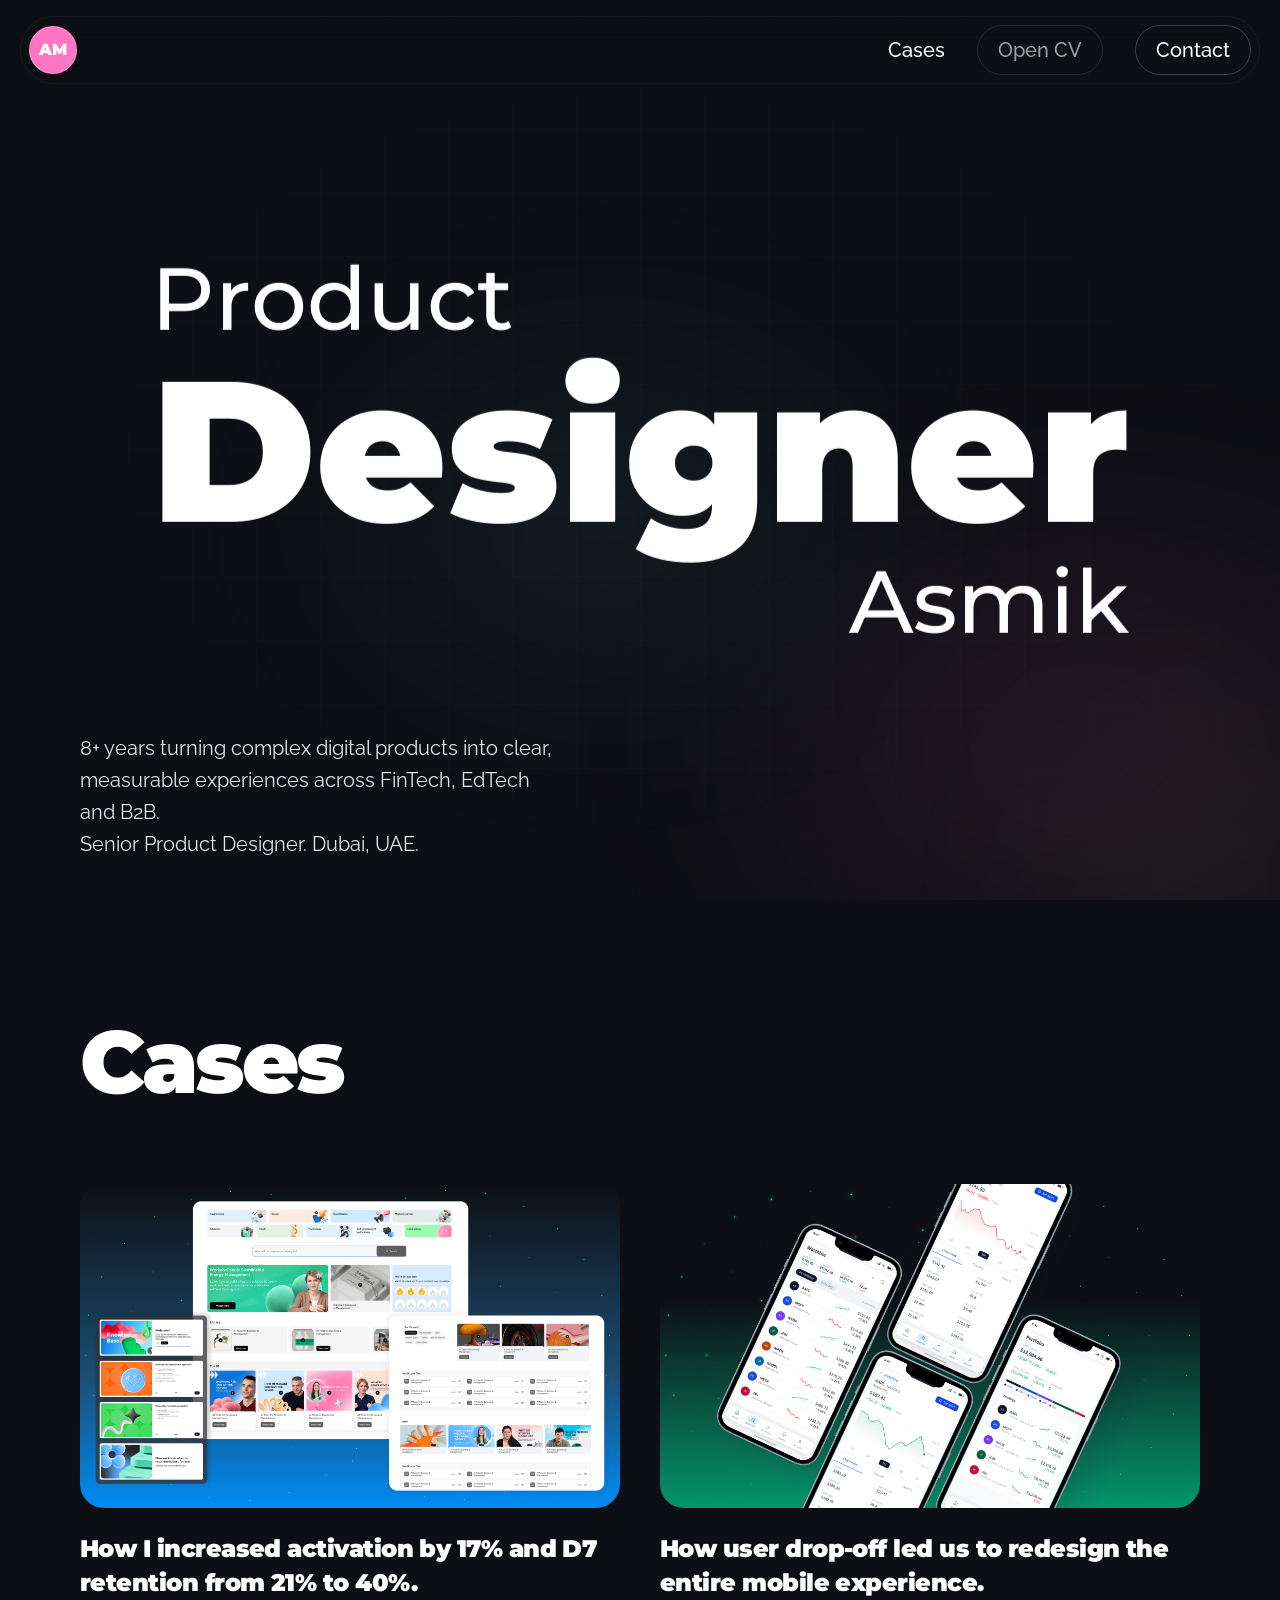
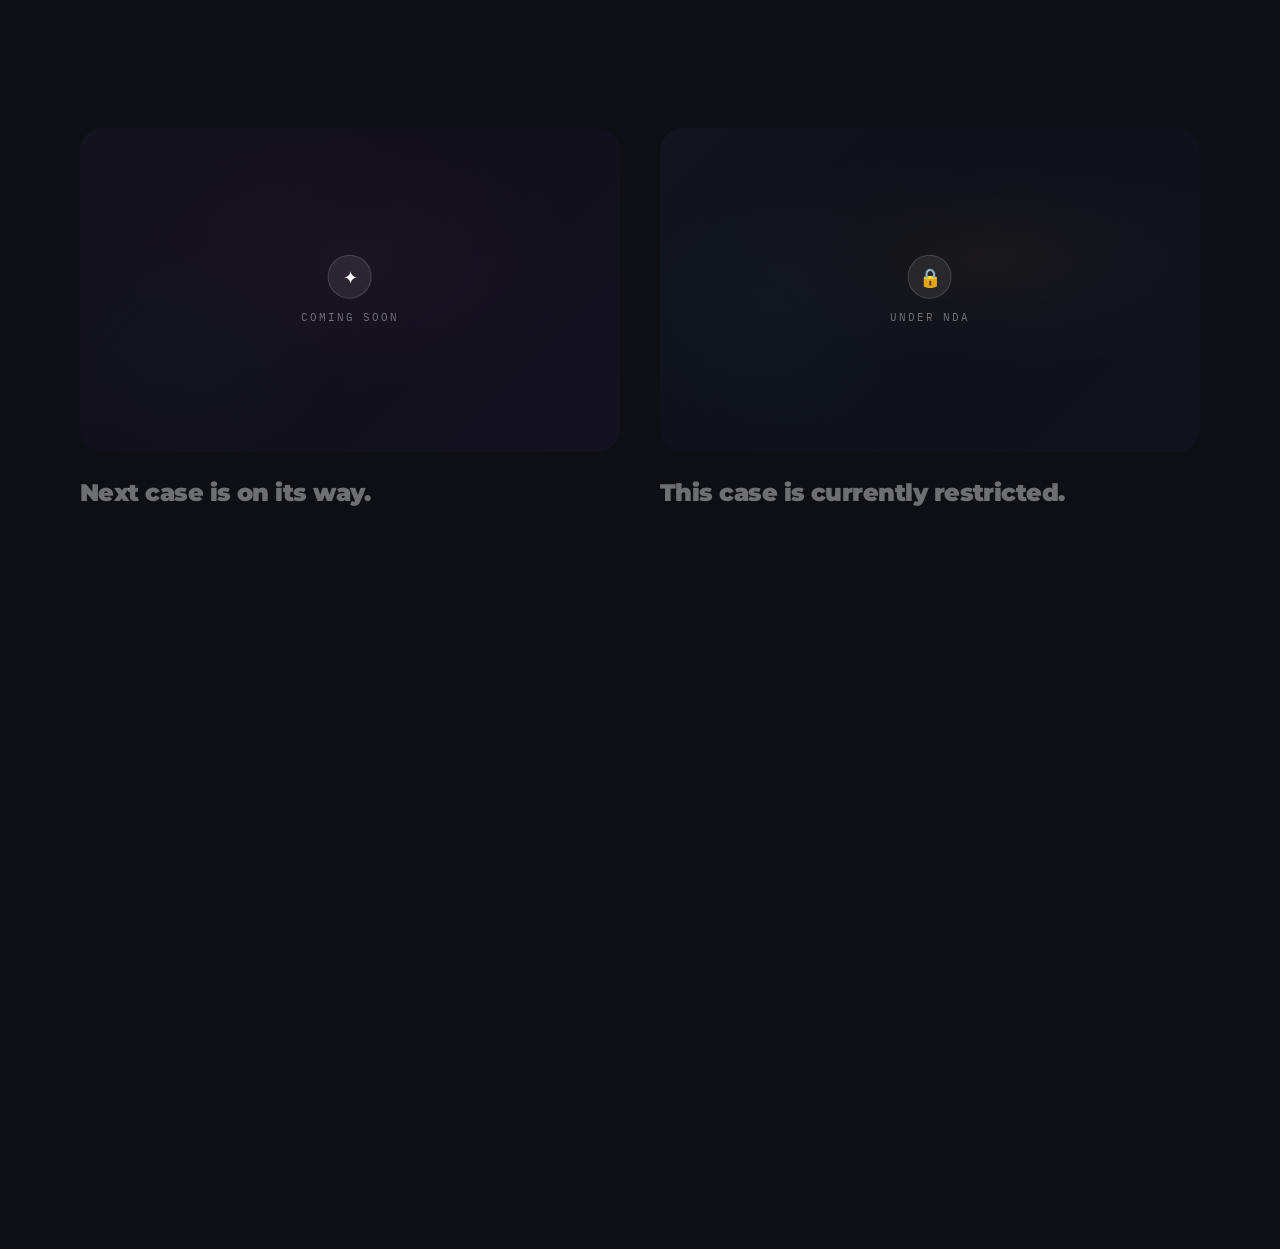
==== index.html @ 553b193f "Add LinkedIn profile banner before footer on all pages Co-Authored-By: Claude Sonnet 4.6 <noreply@an" ====
<!DOCTYPE html>
<html lang="en" style="background:#0e0f14">
<head>
  <meta charset="UTF-8" />
  <meta name="viewport" content="width=device-width, initial-scale=1.0, viewport-fit=cover" />
  <title>Asmik Mikaelian — Product Designer</title>
  <meta name="description" content="Senior Product Designer specialising in FinTech, EdTech and B2B. 8+ years turning complex flows into clear, measurable experiences." />
  <link rel="preconnect" href="https://fonts.googleapis.com" />
  <link rel="preconnect" href="https://fonts.gstatic.com" crossorigin />
  <link href="https://fonts.googleapis.com/css2?family=Montserrat:wght@500;900&family=Raleway:wght@400;500;600&family=Unbounded:wght@400;700&family=Instrument+Sans:ital,wght@0,400;0,500;0,600;0,700;1,400;1,500&family=IBM+Plex+Mono:wght@400&display=swap" rel="stylesheet" />
  <link rel="stylesheet" href="main.css" />
  <link rel="stylesheet" href="motion.css" />

  <style>
    /* ── Hero ── */
    .hero {
      position: relative;
      width: 100%;
      height: 100vh;
      min-height: 700px;
      display: flex;
      flex-direction: column;
      align-items: center;
      justify-content: flex-end;
      padding: 140px 80px 40px;
      overflow: hidden;
    }

    /* Ambient background blobs */
    .hero__bg {
      position: absolute;
      inset: 0;
      z-index: 0;
      pointer-events: none;
      overflow: hidden;
    }

    .hero__orb {
      position: absolute;
      border-radius: 50%;
      filter: blur(80px);
      pointer-events: none;
    }

    .hero__orb--1 {
      width: 900px;
      height: 600px;
      background: radial-gradient(ellipse, rgba(255, 117, 195, 0.10) 0%, transparent 70%);
      top: 50%;
      left: 50%;
      transform: translate(-50%, -50%);
      animation: orb-float-1 14s ease-in-out infinite alternate;
    }

    .hero__orb--2 {
      width: 700px;
      height: 500px;
      background: radial-gradient(ellipse, rgba(112, 226, 255, 0.07) 0%, transparent 70%);
      top: 30%;
      left: 20%;
      transform: translate(-50%, -50%);
      animation: orb-float-2 18s ease-in-out infinite alternate;
    }

    .hero__orb--3 {
      width: 500px;
      height: 500px;
      background: radial-gradient(ellipse, rgba(159, 255, 91, 0.04) 0%, transparent 70%);
      top: 70%;
      left: 75%;
      transform: translate(-50%, -50%);
      animation: orb-float-3 22s ease-in-out infinite alternate;
    }

    /* Subtle grid overlay */
    .hero__grid {
      position: absolute;
      inset: 0;
      z-index: 1;
      pointer-events: none;
      background-image:
        url("data:image/svg+xml,%3Csvg xmlns='http://www.w3.org/2000/svg' width='64' height='64'%3E%3Cpath d='M 64 0 L 0 0 0 64' fill='none' stroke='rgba(255,255,255,0.025)' stroke-width='1'/%3E%3C/svg%3E");
      background-size: 64px 64px;
      -webkit-mask-image: radial-gradient(ellipse 80% 80% at 50% 50%, black 40%, transparent 100%);
      mask-image: radial-gradient(ellipse 80% 80% at 50% 50%, black 40%, transparent 100%);
    }

    @keyframes orb-float-1 {
      0%   { transform: translate(-50%, -50%) scale(1); opacity: 0.7; }
      100% { transform: translate(-45%, -55%) scale(1.15); opacity: 1; }
    }
    @keyframes orb-float-2 {
      0%   { transform: translate(-50%, -50%) scale(0.9); opacity: 0.5; }
      100% { transform: translate(-40%, -60%) scale(1.1); opacity: 0.8; }
    }
    @keyframes orb-float-3 {
      0%   { transform: translate(-50%, -50%) scale(1.1); opacity: 0.4; }
      100% { transform: translate(-60%, -40%) scale(0.85); opacity: 0.7; }
    }

    /* Stacked title, centred */
    .hero__title {
      position: absolute;
      left: 50%;
      top: 50%;
      transform: translate(-50%, -50%);
      z-index: 3;
      display: flex;
      flex-direction: column;
      align-items: flex-start;
      pointer-events: none;
    }

    .hero__title-top {
      font-family: 'Montserrat', sans-serif;
      font-weight: 500;
      font-size: var(--display-hero-side-size);
      line-height: var(--display-hero-side-line-height);
      color: var(--headline-text);
      white-space: nowrap;
    }

    .hero__title-main {
      font-family: 'Montserrat', sans-serif;
      font-weight: 900;
      font-size: var(--display-hero-main-size);
      line-height: var(--display-hero-main-line-height);
      color: var(--headline-text);
      white-space: nowrap;
    }

    .hero__title-bottom {
      font-family: 'Montserrat', sans-serif;
      font-weight: 500;
      font-size: var(--display-hero-side-size);
      line-height: var(--display-hero-side-line-height);
      color: var(--headline-text);
      white-space: nowrap;
      align-self: flex-end;
    }

    /* Footer row */
    .hero__footer {
      position: relative;
      z-index: 2;
      width: 100%;
    }

    .hero__desc {
      font-family: 'Raleway', sans-serif;
      font-weight: 400;
      font-size: var(--display-hero-body-size);
      line-height: var(--display-hero-body-line-height);
      color: var(--main-text);
      max-width: 480px;
    }

    .hero__divider {
      display: flex;
      flex-direction: column;
      align-items: center;
      width: 106px;
    }

    .hero__divider-line {
      width: 2px;
      height: 80px;
      background: rgba(255, 255, 255, 0.12);
      position: relative;
      overflow: hidden;
    }

    .hero__divider-line::after {
      content: '';
      position: absolute;
      left: 0;
      width: 100%;
      height: 50%;
      top: -50%;
      background: linear-gradient(to bottom, transparent, rgba(255,255,255,0.9) 50%, transparent);
      animation: hero-scroll-sweep 2400ms ease-in infinite;
    }

    @keyframes hero-scroll-sweep {
      0%   { top: -50%; }
      67%  { top: 100%; }
      100% { top: 100%; }
    }

    .hero__socials {
      flex: 1;
      display: flex;
      gap: var(--space-40);
      justify-content: flex-end;
      font-family: 'Instrument Sans', sans-serif;
      font-weight: 500;
      font-size: var(--display-social-size);
      color: var(--headline-text);
    }

    .hero__socials a {
      transition: opacity 0.2s;
      text-decoration: none;
      color: inherit;
    }

    .hero__socials a:hover { opacity: 0.6; }

    /* ── Cases Section ── */
    .cases-section {
      padding: 120px 80px;
      display: flex;
      flex-direction: column;
      gap: 80px;
      width: 100%;
    }

    .cases-section__title {
      font-family: 'Montserrat', sans-serif;
      font-weight: 900;
      font-size: var(--display-page-title-size);
      line-height: var(--display-page-title-line-height);
      letter-spacing: var(--display-page-title-letter-spacing);
      color: var(--headline-text);
      white-space: nowrap;
    }

    .cases-grid {
      display: grid;
      grid-template-columns: 1fr 1fr;
      gap: 80px 40px;
      width: 100%;
    }

    /* Card placeholder gradient fills */
    .card__picture--fintech {
      background: linear-gradient(135deg, #1a1b2e 0%, #0f1729 40%, #16203a 100%);
    }
    .card__picture--fintech::after {
      content: '';
      position: absolute;
      inset: 0;
      background:
        radial-gradient(ellipse 60% 60% at 70% 40%, rgba(112, 181, 255, 0.15) 0%, transparent 70%),
        radial-gradient(ellipse 40% 50% at 20% 70%, rgba(255, 117, 195, 0.08) 0%, transparent 70%);
    }

    .card__picture--edtech {
      background: linear-gradient(135deg, #1a2a1a 0%, #0f1f10 40%, #162416 100%);
    }
    .card__picture--edtech::after {
      content: '';
      position: absolute;
      inset: 0;
      background:
        radial-gradient(ellipse 60% 60% at 30% 40%, rgba(159, 255, 91, 0.12) 0%, transparent 70%),
        radial-gradient(ellipse 40% 50% at 70% 70%, rgba(255, 232, 63, 0.06) 0%, transparent 70%);
    }

    .card__picture--b2b {
      background: linear-gradient(135deg, #1e1a2a 0%, #160f22 40%, #1c1630 100%);
    }
    .card__picture--b2b::after {
      content: '';
      position: absolute;
      inset: 0;
      background:
        radial-gradient(ellipse 60% 60% at 50% 40%, rgba(255, 117, 195, 0.10) 0%, transparent 70%),
        radial-gradient(ellipse 40% 50% at 20% 70%, rgba(112, 226, 255, 0.07) 0%, transparent 70%);
    }

    .card__picture--enterprise {
      background: linear-gradient(135deg, #1a1e2a 0%, #0f1320 40%, #141929 100%);
    }
    .card__picture--enterprise::after {
      content: '';
      position: absolute;
      inset: 0;
      background:
        radial-gradient(ellipse 70% 50% at 60% 40%, rgba(255, 166, 71, 0.10) 0%, transparent 70%),
        radial-gradient(ellipse 40% 60% at 20% 60%, rgba(112, 226, 255, 0.07) 0%, transparent 70%);
    }

    /* Placeholder text centred in the card */
    .card__placeholder-label {
      position: absolute;
      inset: 0;
      z-index: 2;
      display: flex;
      align-items: center;
      justify-content: center;
      font-family: 'IBM Plex Mono', monospace;
      font-size: 12px;
      text-transform: uppercase;
      letter-spacing: 0.15em;
      color: rgba(255,255,255,0.15);
      pointer-events: none;
    }

    /* ── Locked / Coming-soon cards ── */
    .card--locked {
      pointer-events: none;
      opacity: 1;
    }
    .card--locked .card__picture {
      position: relative;
    }
    .card--locked .card__picture::before {
      content: '';
      position: absolute;
      inset: 0;
      background: rgba(14, 15, 20, 0.55);
      z-index: 3;
      border-radius: inherit;
    }
    .card__lock-badge {
      position: absolute;
      top: 50%;
      left: 50%;
      transform: translate(-50%, -50%);
      z-index: 4;
      display: flex;
      flex-direction: column;
      align-items: center;
      gap: 10px;
    }
    .card__lock-icon {
      width: 44px;
      height: 44px;
      border-radius: 50%;
      background: rgba(255,255,255,0.08);
      border: 1px solid rgba(255,255,255,0.14);
      display: flex;
      align-items: center;
      justify-content: center;
      font-size: 18px;
    }
    .card__lock-label {
      font-family: 'IBM Plex Mono', monospace;
      font-size: 11px;
      letter-spacing: 0.18em;
      text-transform: uppercase;
      color: rgba(255,255,255,0.4);
      white-space: nowrap;
    }
    .card--locked .card__title {
      color: var(--tertiary-text);
    }

    /* ── Responsive ── */
    @media (max-width: 1200px) {
      .hero { padding: 120px 40px 32px; }
      .cases-section { padding: var(--space-40); gap: var(--space-48); }
    }

    @media (max-width: 809px) {
      .hero { padding: 110px 16px calc(32px + env(safe-area-inset-bottom, 0px)); height: 100svh; min-height: 480px; }
      .hero__title {
        width: min(447px, calc(100% - 32px));
        max-width: 447px;
        top: calc(50% - 40px);
      }
      .cases-section { padding: 48px var(--space-16) var(--space-40); gap: var(--space-40); }
      .cases-grid { grid-template-columns: 1fr; gap: var(--space-40); }
      .cases-section__title { white-space: normal; }
    }

    @media (max-width: 480px) {
      .navbar__link { display: none; }
      .navbar__right { gap: 8px; }
      .navbar__btn { padding: 8px 12px; font-size: 13px; }
    }

    @media (max-width: 395px) {
      .hero { padding: 90px 16px calc(24px + env(safe-area-inset-bottom, 0px)); }
      .hero__title-main { font-size: clamp(48px, 15.5vw, 70px); }
    }

    /* ── Hero flash images ── */
    .hero__flash-wrap {
      position: fixed;
      width: 200px;
      pointer-events: none;
      z-index: 1;
      opacity: 0;
      transition: opacity 0.05s ease;
      transform: translate(-50%, -110%);
    }
    .hero__flash-wrap.is-active { opacity: 1; }
    .hero__flash-img {
      width: 100%;
      border-radius: 16px;
      display: block;
      object-fit: cover;
      box-shadow: 0 12px 40px rgba(0,0,0,0.45);
    }

    /* ── Hero text hover motion ── */
    .hero__title {
      pointer-events: auto !important;
      cursor: default;
    }

    .hero__title-top,
    .hero__title-main,
    .hero__title-bottom {
      will-change: transform;
    }

    .hero__title .char {
      display: inline-block;
      transition: transform 1.1s cubic-bezier(0.16, 1, 0.3, 1),
                  color 0.6s ease,
                  -webkit-text-stroke 0.6s ease;
      transition-delay: calc(var(--i) * 0.06s);
    }

    .hero__title:hover .hero__title-main .char {
      color: transparent;
      -webkit-text-stroke: 2px var(--headline-text, #fff);
      transition-delay: calc(var(--i) * 0.07s);
    }

    .hero__title:hover .hero__title-top .char {
      transform: translateY(-9px) rotate(-1.5deg);
      color: var(--accent, #ff75c3);
      transition-delay: calc(var(--i) * 0.055s);
    }


    .hero__title:hover .hero__title-bottom .char {
      transform: translateY(-9px) rotate(1.5deg);
      color: var(--accent, #ff75c3);
      transition-delay: calc((4 - var(--i)) * 0.07s);
    }

    /* ── LinkedIn Banner ── */
    .linkedin-banner-wrap {
      padding: 0 80px 80px;
    }
    .linkedin-banner {
      display: block;
      position: relative;
      border-radius: 32px;
      overflow: hidden;
      text-decoration: none;
    }
    .linkedin-banner img {
      display: block;
      width: 100%;
      height: auto;
      transition: transform 700ms cubic-bezier(0.16, 1, 0.3, 1);
    }
    .linkedin-banner:hover img { transform: scale(1.03); }
    .linkedin-banner__cta {
      position: absolute;
      bottom: 28px;
      right: 32px;
      display: flex;
      align-items: center;
      gap: 10px;
      background: rgba(10, 102, 194, 0.92);
      backdrop-filter: blur(8px);
      -webkit-backdrop-filter: blur(8px);
      border-radius: 50px;
      padding: 12px 22px 12px 16px;
      font-family: 'Raleway', sans-serif;
      font-weight: 600;
      font-size: 15px;
      color: #fff;
      letter-spacing: 0.02em;
      transition: transform 400ms cubic-bezier(0.16, 1, 0.3, 1), background 0.25s ease;
    }
    .linkedin-banner:hover .linkedin-banner__cta {
      transform: translateY(-4px);
      background: rgba(10, 102, 194, 1);
    }
    .linkedin-banner__icon {
      display: flex;
      align-items: center;
      justify-content: center;
      width: 28px;
      height: 28px;
      border-radius: 6px;
      background: #fff;
      color: #0a66c2;
      font-family: 'Montserrat', sans-serif;
      font-weight: 900;
      font-size: 14px;
      flex-shrink: 0;
    }
    @media (max-width: 640px) {
      .linkedin-banner-wrap { padding: 0 20px 60px; }
      .linkedin-banner { border-radius: 20px; }
      .linkedin-banner__cta { bottom: 16px; right: 16px; font-size: 13px; padding: 10px 16px 10px 12px; }
    }
  </style>
</head>
<body>

  <!-- ── Page Loader ── -->
  <div id="pageLoader" class="page-loader">
    <div class="loader-mark">AM<span>.</span></div>
  </div>
  <script>
    (function() {
      var loader = document.getElementById('pageLoader');
      if (sessionStorage.getItem('am_visited')) {
        loader.style.transition = 'none';
        loader.classList.add('is-hidden');
      } else {
        window.addEventListener('load', function() {
          setTimeout(function() {
            loader.classList.add('is-hidden');
            sessionStorage.setItem('am_visited', '1');
          }, 700);
        });
      }
    })();
  </script>

  <!-- ── Navbar ── -->
  <div id="navbarWrap" class="navbar-wrap">
    <nav class="navbar">
      <a href="index.html" class="navbar__logo" aria-label="Home">AM</a>
      <div class="navbar__right">
        <a href="#cases" class="navbar__link">Cases</a>
        <a href="https://asmikmk.github.io/Portfolio2/Asmik_CV.pdf" class="navbar__btn navbar__btn--cv" target="_blank" rel="noopener">Open CV</a>
        <a href="mailto:asmikpod@gmail.com" class="navbar__btn" data-magnetic>Contact</a>
      </div>
    </nav>
  </div>

  <script>
    (function() {
      var wrap      = document.getElementById('navbarWrap');
      var ticking   = false;
      var compact   = false;
      var SHRINK_AT = 60;   /* scrollY to shrink */
      var GROW_AT   = 30;   /* scrollY to restore (hysteresis) */

      function update() {
        var y = window.scrollY;
        if (!compact && y > SHRINK_AT) {
          compact = true;
          wrap.classList.add('is-compact');
        } else if (compact && y < GROW_AT) {
          compact = false;
          wrap.classList.remove('is-compact');
        }
        ticking = false;
      }

      window.addEventListener('scroll', function() {
        if (!ticking) { requestAnimationFrame(update); ticking = true; }
      }, { passive: true });
    })();
  </script>

  <!-- Custom cursor for case cards -->
  <div id="cardCursor" class="card-cursor" aria-hidden="true">
    <span class="card-cursor__text">View</span>
    <span class="card-cursor__arrow">→</span>
  </div>

  <button id="scrollTop" class="scroll-top" aria-label="Back to top">↑</button>

  <div class="page">

    <!-- ══ HERO ══════════════════════════════════════════════════════ -->
    <section class="hero">

      <!-- Ambient background -->
      <div class="hero__bg">
        <div class="hero__orb hero__orb--1"></div>
        <div class="hero__orb hero__orb--2"></div>
        <div class="hero__orb hero__orb--3"></div>
        <div class="hero__grid"></div>
      </div>

      <!-- Stacked display title -->
      <div class="hero__title">
        <span class="hero__title-top">Product</span>
        <span class="hero__title-main">Designer</span>
        <span class="hero__title-bottom">Asmik</span>
      </div>

      <!-- Footer row -->
      <footer class="hero__footer">
        <p class="hero__desc">
          8+ years turning complex digital products into clear, measurable experiences across FinTech, EdTech and B2B.<br>
          Senior Product Designer. Dubai, UAE.
        </p>
      </footer>
    </section>

    <!-- ══ CASES ══════════════════════════════════════════════════════ -->
    <section class="cases-section" id="cases">
      <h2 class="cases-section__title" data-reveal="up">Cases</h2>

      <div class="cases-grid">

        <!-- Case 1 — Netology / EdTech -->
        <a href="case-netology.html" class="card" data-case-card data-reveal="up" data-delay="1">
          <div class="card__picture">
            <img src="NetoCase/Main_Top_Tittle.png" alt="Netology — Activation and Retention" loading="lazy">
          </div>
          <div class="card__description">
            <h3 class="card__title">How I increased activation by 17% and D7 retention from 21% to 40%.</h3>
          </div>
        </a>

        <!-- Case 2 — Tickeron / Mobile -->
        <a href="case-tickron.html" class="card" data-case-card data-reveal="up" data-delay="1">
          <div class="card__picture">
            <img src="MobileApp/Main_Top_Tittle.png" alt="Tickeron — Mobile experience redesign" loading="lazy">
          </div>
          <div class="card__description">
            <h3 class="card__title">How user drop-off led us to redesign the entire mobile experience.</h3>
          </div>
        </a>

        <!-- Case 3 — Coming soon -->
        <div class="card card--locked" data-reveal="up" data-delay="1">
          <div class="card__picture card__picture--b2b">
            <div class="card__lock-badge">
              <span class="card__lock-icon">✦</span>
              <span class="card__lock-label">Coming soon</span>
            </div>
          </div>
          <div class="card__description">
            <h3 class="card__title">Next case is on its way.</h3>
          </div>
        </div>

        <!-- Case 4 — Blocked / NDA -->
        <div class="card card--locked" data-reveal="up" data-delay="1">
          <div class="card__picture card__picture--enterprise">
            <div class="card__lock-badge">
              <span class="card__lock-icon">🔒</span>
              <span class="card__lock-label">Under NDA</span>
            </div>
          </div>
          <div class="card__description">
            <h3 class="card__title">This case is currently restricted.</h3>
          </div>
        </div>

      </div>
    </section>

  </div><!-- /.page -->

  <!-- ── LinkedIn Banner ── -->
  <div class="linkedin-banner-wrap" data-reveal="up">
    <a href="https://www.linkedin.com/in/asmik-mikaelian-69164b322/" target="_blank" rel="noopener" class="linkedin-banner" aria-label="View Asmik Mikaelian on LinkedIn">
      <img src="LInkedIN.png" alt="Asmik Mikaelian — LinkedIn Profile" />
      <span class="linkedin-banner__cta">
        <span class="linkedin-banner__icon">in</span>
        Connect on LinkedIn
      </span>
    </a>
  </div>

  <!-- ── Footer ── -->
  <footer class="site-footer" data-reveal="fade">

    <span class="site-footer__name">Asmik Mikaelian</span>
    <div class="site-footer__links">
      <a href="mailto:asmikpod@gmail.com" class="site-footer__link">asmikpod@gmail.com</a>
    </div>
    <span class="site-footer__copy">© 2026 Asmik Mikaelian</span>
  </footer>

  <script src="motion.js"></script>
</body>
</html>
---- main.css ----
/* ===========================
   CSS Custom Properties
   =========================== */
:root {
  --bg: #0e0f14;
  --card: #1a1b20;
  --bg-80: rgba(14, 15, 20, 0.8);
  --headline-text: #ffffff;
  --main-text: rgba(255, 255, 255, 0.9);
  --secondary-text: rgba(255, 255, 255, 0.6);
  --tertiary-text: rgba(255, 255, 255, 0.4);
  --border-20: rgba(255, 255, 255, 0.2);
  --border-10: rgba(255, 255, 255, 0.1);
  --border-5: rgba(255, 255, 255, 0.05);
  --accent: #ff75c3;
  --positive: #9fff5b;
  --positive-70: rgba(159, 255, 91, 0.7);
  --negative: #ffa647;
  --blue: #70e2ff;
  --medium: #ffe83f;

  --space-4: 4px;
  --space-8: 8px;
  --space-12: 12px;
  --space-16: 16px;
  --space-24: 24px;
  --space-32: 32px;
  --space-40: 40px;
  --space-48: 48px;
  --space-56: 56px;
  --space-64: 64px;
  --space-80: 80px;

  --radius-8: 8px;
  --radius-16: 16px;
  --radius-32: 32px;
  --radius-40: 40px;

  /* Case study typography tokens */
  --case-h1-size: 56px;
  --case-h1-line-height: 68px;
  --case-h1-letter-spacing: -1.4px;
  --case-h2-size: 36px;
  --case-h2-line-height: 48px;
  --case-h2-letter-spacing: -0.54px;
  --case-h3-size: 22px;
  --case-h3-line-height: 32px;
  --case-lead-size: 20px;
  --case-lead-line-height: 32px;
  --case-body-size: 16px;
  --case-body-line-height: 28px;
  --case-label-size: 14px;
  --case-label-line-height: 1;
  --case-metric-size: 36px;
  --case-metric-line-height: 48px;
  --case-bullet-size: 20px;
  --case-bullet-line-height: 32px;
  --case-card-date-size: 20px;
  --case-card-date-line-height: 32px;
  --case-card-title-size: 24px;
  --case-card-title-line-height: 34px;

  /* Display / hero typography tokens */
  --display-hero-main-size: 200px;
  --display-hero-main-line-height: 180px;
  --display-hero-side-size: 88px;
  --display-hero-side-line-height: 1.4;
  --display-page-title-size: 88px;
  --display-page-title-line-height: 84px;
  --display-page-title-letter-spacing: -3.08px;
  --display-hero-body-size: 20px;
  --display-hero-body-line-height: 32px;
  --display-social-size: 18px;
}

@media (max-width: 1200px) {
  :root {
    --case-h1-size: 44px;
    --case-h1-line-height: 56px;
    --display-hero-main-size: 136px;
    --display-hero-main-line-height: 122px;
    --display-hero-side-size: 60px;
    --display-page-title-size: 72px;
    --display-page-title-line-height: 76px;
    --display-page-title-letter-spacing: -2.2px;
    --display-hero-body-size: 18px;
    --display-hero-body-line-height: 28px;
  }
}

@media (max-width: 809px) {
  :root {
    --case-h1-size: 36px;
    --case-h1-line-height: 44px;
    --case-h1-letter-spacing: -0.54px;
    --case-h2-size: 26px;
    --case-h2-line-height: 36px;
    --case-h3-size: 20px;
    --case-h3-line-height: 30px;
    --case-lead-size: 18px;
    --case-lead-line-height: 30px;
    --case-metric-size: 28px;
    --case-metric-line-height: 40px;
    --case-bullet-size: 18px;
    --case-bullet-line-height: 30px;
    --case-card-title-size: 24px;
    --case-card-title-line-height: 32px;
    --display-hero-main-size: 91px;
    --display-hero-main-line-height: 82px;
    --display-hero-side-size: 40px;
    --display-page-title-size: 56px;
    --display-page-title-line-height: 64px;
    --display-page-title-letter-spacing: -1.4px;
    --display-hero-body-size: 16px;
    --display-hero-body-line-height: 24px;
    --display-social-size: 16px;
  }
}

@media (max-width: 600px) {
  :root {
    --case-h1-size: 28px;
    --case-h1-line-height: 36px;
    --case-h1-letter-spacing: 0;
    --case-h2-size: 22px;
    --case-h2-line-height: 30px;
    --case-h3-size: 18px;
    --case-h3-line-height: 28px;
    --case-lead-size: 16px;
    --case-lead-line-height: 26px;
    --case-bullet-size: 16px;
    --case-bullet-line-height: 26px;
  }
}

@media (max-width: 395px) {
  :root {
    --display-hero-main-size: 69.98px;
    --display-hero-main-line-height: 62.98px;
    --display-hero-side-size: 30.79px;
    --display-page-title-size: 40px;
    --display-page-title-line-height: 48px;
    --display-page-title-letter-spacing: -0.6px;
  }
}

/* ===========================
   Reset & Base
   =========================== */
*, *::before, *::after {
  box-sizing: border-box;
  margin: 0;
  padding: 0;
}

html {
  font-size: 16px;
  -webkit-font-smoothing: antialiased;
  -moz-osx-font-smoothing: grayscale;
  width: 100%;
  overflow-x: hidden;
  overscroll-behavior-x: none;
}

body {
  background-color: var(--bg);
  color: var(--headline-text);
  font-family: 'Raleway', sans-serif;
  line-height: 1.5;
  width: 100%;
  overflow-x: hidden;
}

img { display: block; max-width: 100%; }
a { color: inherit; text-decoration: none; }

/* ===========================
   Page Loader
   =========================== */
.page-loader {
  position: fixed;
  inset: 0;
  z-index: 9999;
  background: var(--bg);
  display: flex;
  align-items: center;
  justify-content: center;
  transition: opacity 500ms ease, visibility 500ms ease;
}

.page-loader.is-hidden {
  opacity: 0;
  visibility: hidden;
  pointer-events: none;
}

.loader-mark {
  font-family: 'Montserrat', sans-serif;
  font-weight: 900;
  font-size: 48px;
  letter-spacing: -2px;
  color: var(--headline-text);
  animation: loader-pulse 1.2s ease-in-out infinite alternate;
}

.loader-mark span { color: var(--accent); }

@keyframes loader-pulse {
  from { opacity: 0.3; }
  to   { opacity: 1; }
}

/* ===========================
   Typography Scale
   =========================== */
.h1 {
  font-family: 'Unbounded', sans-serif;
  font-weight: 400;
  font-size: 80px;
  line-height: 1.2;
}

.h2 {
  font-family: 'Unbounded', sans-serif;
  font-weight: 400;
  font-size: 40px;
  line-height: 1.2;
}

.subtitle {
  font-family: 'Instrument Sans', sans-serif;
  font-weight: 600;
  font-size: 28px;
  line-height: 1.2;
}

.statement {
  font-family: 'Instrument Sans', sans-serif;
  font-weight: 500;
  font-style: italic;
  font-size: 28px;
  line-height: 1.6;
  max-width: 660px;
}

.body-18 {
  font-family: 'Instrument Sans', sans-serif;
  font-weight: 400;
  font-size: 18px;
  line-height: 1.5;
  max-width: 600px;
}

.body-18-medium {
  font-family: 'Instrument Sans', sans-serif;
  font-weight: 500;
  font-size: 18px;
  line-height: 1.4;
}

.body-16 {
  font-family: 'Instrument Sans', sans-serif;
  font-weight: 400;
  font-size: 16px;
  line-height: 1.5;
  max-width: 540px;
}

.caption-16 {
  font-family: 'IBM Plex Mono', monospace;
  font-weight: 400;
  font-size: 16px;
  line-height: 1.5;
  text-transform: uppercase;
}

.caption-12 {
  font-family: 'IBM Plex Mono', monospace;
  font-weight: 400;
  font-size: 12px;
  line-height: 1.5;
  text-transform: uppercase;
}

/* Case type styles */
.c-h1 {
  font-family: 'Montserrat', sans-serif;
  font-weight: 900;
  font-size: var(--case-h1-size);
  line-height: var(--case-h1-line-height);
  letter-spacing: var(--case-h1-letter-spacing);
}

.c-h2 {
  font-family: 'Montserrat', sans-serif;
  font-weight: 900;
  font-size: var(--case-h2-size);
  line-height: var(--case-h2-line-height);
  letter-spacing: var(--case-h2-letter-spacing);
}

.c-h3 {
  font-family: 'Montserrat', sans-serif;
  font-weight: 900;
  font-size: var(--case-h3-size);
  line-height: var(--case-h3-line-height);
}

.c-lead {
  font-family: 'Raleway', sans-serif;
  font-weight: 400;
  font-size: var(--case-lead-size);
  line-height: var(--case-lead-line-height);
  max-width: 600px;
}

.c-body {
  font-family: 'Raleway', sans-serif;
  font-weight: 400;
  font-size: var(--case-body-size);
  line-height: var(--case-body-line-height);
}

.c-semi {
  font-family: 'Raleway', sans-serif;
  font-weight: 600;
  font-size: var(--case-body-size);
  line-height: var(--case-body-line-height);
}

.c-cap {
  font-family: 'Raleway', sans-serif;
  font-weight: 400;
  font-size: var(--case-label-size);
  line-height: var(--case-label-line-height);
  letter-spacing: 1.12px;
  text-transform: uppercase;
}

/* ===========================
   Color Utilities
   =========================== */
.color-headline  { color: var(--headline-text); }
.color-main      { color: var(--main-text); }
.color-secondary { color: var(--secondary-text); }
.color-tertiary  { color: var(--tertiary-text); }
.color-accent    { color: var(--accent); }
.color-positive  { color: var(--positive); }
.color-negative  { color: var(--negative); }
.color-blue      { color: var(--blue); }

/* ===========================
   Layout
   =========================== */
.page {
  display: flex;
  flex-direction: column;
  align-items: flex-start;
  width: 100%;
  min-height: 100vh;
  overflow-x: clip;
}

.section {
  width: 100%;
  padding: var(--space-80);
  display: flex;
  flex-direction: column;
  gap: var(--space-80);
  position: relative;
}

.section--pt-40  { padding-top: 40px; }
.section--pb-160 { padding-bottom: 160px; }

.grid-12 {
  display: grid;
  grid-template-columns: repeat(12, 1fr);
  column-gap: var(--space-80);
  row-gap: var(--space-80);
  width: 100%;
}

/* Column spans */
.col-1-4  { grid-column: 1 / span 4; }
.col-1-6  { grid-column: 1 / span 6; }
.col-1-8  { grid-column: 1 / span 8; }
.col-1-12 { grid-column: 1 / span 12; }
.col-4-6  { grid-column: 4 / span 6; }
.col-5-8  { grid-column: 5 / span 8; }
.col-7-6  { grid-column: 7 / span 6; }

/* ===========================
   Navbar
   =========================== */
.navbar-wrap {
  position: fixed;
  top: 16px;
  left: 50%;
  transform: translateX(-50%);
  width: calc(100% - 40px);  /* wide pill by default */
  z-index: 1000;
  pointer-events: none;
  /* transition lives in motion.css */
}

/* Compact state — wrapper narrows, stays centred via left:50% translateX(-50%) */
.navbar-wrap.is-compact {
  width: 460px;
}

.navbar {
  width: 100%;
  display: flex;
  align-items: center;
  justify-content: space-between;
  gap: var(--space-32);
  background: var(--bg-80);
  border: 1px solid var(--border-5);
  border-radius: var(--radius-40);
  padding: var(--space-8);
  backdrop-filter: blur(16px);
  -webkit-backdrop-filter: blur(16px);
  pointer-events: auto;
}

/* Tighten internal gaps when compact so buttons never overflow */
.navbar-wrap.is-compact .navbar {
  gap: var(--space-16);
}

.navbar-wrap.is-compact .navbar__right {
  gap: var(--space-12);
}

.navbar__logo {
  display: flex;
  align-items: center;
  justify-content: center;
  width: 48px;
  height: 48px;
  border: 1px solid var(--border-20);
  border-radius: var(--radius-40);
  background: var(--accent);
  text-decoration: none;
  flex-shrink: 0;
  font-family: 'Montserrat', sans-serif;
  font-weight: 900;
  font-size: 16px;
  color: #fff;
}

.navbar__right {
  display: flex;
  align-items: center;
  gap: var(--space-32);
}

.navbar__link {
  font-family: 'Raleway', sans-serif;
  font-weight: 500;
  font-size: 20px;
  line-height: 32px;
  color: var(--headline-text);
  white-space: nowrap;
  text-decoration: none;
  padding: var(--space-8) 0;
}

.navbar__btn {
  display: flex;
  align-items: center;
  justify-content: center;
  padding: var(--space-8) 20px;
  border: 1px solid var(--border-20);
  border-radius: var(--radius-32);
  background: transparent;
  font-family: 'Raleway', sans-serif;
  font-weight: 500;
  font-size: 20px;
  line-height: 32px;
  color: var(--headline-text);
  white-space: nowrap;
  cursor: pointer;
  text-decoration: none;
  flex-shrink: 0;
}

.navbar__btn:hover { background: rgba(255,255,255,0.08); }

@media (max-width: 1200px) {
  .navbar-wrap { width: calc(100% - 32px); }
  .navbar-wrap.is-compact { width: 380px; }
}

@media (max-width: 809px) {
  .navbar-wrap { width: calc(100% - 24px); }
  .navbar-wrap.is-compact { width: min(360px, calc(100% - 24px)); }
  .navbar { gap: var(--space-24); }
  .navbar__right { gap: var(--space-24); }
  .navbar__link { font-size: 16px; }
  .navbar__btn { font-size: 16px; padding: 10px 16px; }
}

@media (max-width: 395px) {
  .navbar__link { font-size: 14px; }
  .navbar__btn { font-size: 14px; padding: 8px 14px; }
}

/* ===========================
   Image & Video Blocks
   =========================== */
.img-block {
  width: 100%;
  border-radius: var(--radius-16);
  overflow: hidden;
  background: var(--card);
  position: relative;
}

.img-block--ratio-2-1  { aspect-ratio: 2 / 1; }
.img-block--ratio-16-9 { aspect-ratio: 16 / 9; }
.img-block--ratio-4-3  { aspect-ratio: 4 / 3; }

.img-block img {
  width: 100%;
  height: 100%;
  object-fit: cover;
  position: absolute;
  inset: 0;
}

/* ===========================
   Cards (Case list)
   =========================== */
.card {
  display: flex;
  flex-direction: column;
  gap: var(--space-24);
  text-decoration: none;
  width: 100%;
  cursor: pointer;
}

.card__picture {
  width: 100%;
  aspect-ratio: 1280 / 768;
  background: var(--card);
  border-radius: 24px;
  overflow: hidden;
  position: relative;
  contain: paint;
}

.card__picture img {
  width: 100%;
  height: 100%;
  object-fit: cover;
  position: absolute;
  inset: 0;
  transition: transform 520ms cubic-bezier(0.22, 1, 0.36, 1);
}

.card:hover .card__picture img { transform: scale(1.04); }

.card__description {
  display: flex;
  flex-direction: column;
  gap: var(--space-8);
  width: 100%;
}

.card__date {
  font-family: 'Raleway', sans-serif;
  font-weight: 400;
  font-size: 20px;
  line-height: 32px;
  color: var(--secondary-text);
  white-space: nowrap;
}

.card__title {
  font-family: 'Montserrat', sans-serif;
  font-weight: 900;
  font-size: var(--case-card-title-size);
  line-height: var(--case-card-title-line-height);
  letter-spacing: -0.54px;
  color: var(--headline-text);
  max-width: 100%;
}

/* ===========================
   Rail (metadata sidebar)
   =========================== */
.rail {
  display: flex;
  flex-direction: column;
  gap: var(--space-8);
}

.rail__label {
  font-family: 'IBM Plex Mono', monospace;
  font-size: 14px;
  line-height: 1.5;
  text-transform: uppercase;
  color: var(--tertiary-text);
}

.rail__value {
  font-family: 'Instrument Sans', sans-serif;
  font-weight: 400;
  font-size: 18px;
  line-height: 1.5;
  color: var(--secondary-text);
}

/* ===========================
   Metric
   =========================== */
.metric {
  display: flex;
  flex-direction: column;
  gap: var(--space-8);
}

.metric__val {
  font-family: 'Montserrat', sans-serif;
  font-weight: 900;
  font-size: var(--case-metric-size);
  line-height: var(--case-metric-line-height);
  letter-spacing: -0.54px;
  color: var(--headline-text);
}

.metric__val--accent   { color: var(--accent); }
.metric__val--blue     { color: var(--blue); }
.metric__val--positive { color: var(--positive); }
.metric__val--negative { color: var(--negative); }

.metric__cap {
  font-family: 'Raleway', sans-serif;
  font-weight: 400;
  font-size: var(--case-label-size);
  letter-spacing: 1.12px;
  text-transform: uppercase;
  color: var(--tertiary-text);
}

/* ===========================
   Divider
   =========================== */
.divider {
  width: 100%;
  height: 1px;
  background: var(--border-20);
  border: none;
}

/* ===========================
   Accent Bar
   =========================== */
.accent-bar {
  border-left: 1px solid var(--accent);
  padding: var(--space-8) var(--space-24);
}

.accent-bar--neutral { border-left-color: var(--border-20); }

/* ===========================
   Quote Block
   =========================== */
.quote-block {
  position: relative;
  padding: var(--space-40) 0 var(--space-40) 40px;
  max-width: 680px;
}

.quote-block::before {
  content: '';
  position: absolute;
  left: 0;
  top: 0;
  bottom: 0;
  width: 1px;
  background: var(--accent);
}

.quote-block__text {
  font-family: 'Instrument Sans', sans-serif;
  font-weight: 500;
  font-style: italic;
  font-size: 28px;
  line-height: 1.6;
  color: var(--headline-text);
}

.quote-block__author {
  margin-top: var(--space-16);
  font-family: 'Raleway', sans-serif;
  font-size: 16px;
  color: var(--secondary-text);
}

/* ===========================
   Bullets
   =========================== */
.bullets {
  display: flex;
  flex-direction: column;
  gap: var(--space-16);
}

.bullet {
  display: flex;
  gap: var(--space-24);
  align-items: baseline;
}

.bullet__icon {
  font-size: 20px;
  width: 24px;
  flex-shrink: 0;
}

.bullet__text {
  font-family: 'Raleway', sans-serif;
  font-weight: 400;
  font-size: var(--case-bullet-size);
  line-height: var(--case-bullet-line-height);
  color: var(--main-text);
  flex: 1;
}

/* ===========================
   Tags
   =========================== */
.tags { display: flex; flex-wrap: wrap; gap: var(--space-8); }

.tag {
  display: inline-flex;
  align-items: center;
  background: var(--border-10);
  border-radius: var(--radius-8);
  padding: 2px 12px 4px;
  font-family: 'Raleway', sans-serif;
  font-weight: 600;
  font-size: var(--case-body-size);
  line-height: var(--case-body-line-height);
  color: var(--secondary-text);
  white-space: nowrap;
}

/* ===========================
   Numbered List
   =========================== */
.numbered-list {
  display: flex;
  flex-direction: column;
  gap: var(--space-16);
}

.numbered-item {
  display: flex;
  gap: var(--space-16);
  align-items: flex-start;
}

.numbered-item__num {
  font-family: 'IBM Plex Mono', monospace;
  font-size: 16px;
  line-height: 1.5;
  text-transform: uppercase;
  color: var(--positive);
  flex-shrink: 0;
  padding-top: 4px;
  width: 32px;
}

.numbered-item__text {
  font-family: 'Instrument Sans', sans-serif;
  font-size: 20px;
  line-height: 1.5;
  color: var(--secondary-text);
  flex: 1;
  max-width: 600px;
}

/* ===========================
   Card variants (for case study)
   =========================== */
.rail-card {
  background: var(--card);
  border-radius: var(--radius-40);
  padding: var(--space-56);
  display: flex;
  flex-direction: column;
  gap: var(--space-56);
}

.rail-card--sm {
  background: var(--card);
  border-radius: var(--radius-16);
  padding: var(--space-32);
  display: flex;
  flex-direction: column;
  gap: var(--space-16);
}

.rail-card--outcome {
  background: rgba(112, 226, 255, 0.07);
  border-radius: var(--radius-16);
  padding: var(--space-32);
  display: flex;
  flex-direction: column;
  gap: var(--space-24);
}

/* ===========================
   Footer
   =========================== */
.site-footer {
  width: 100%;
  padding: var(--space-80);
  border-top: 1px solid var(--border-5);
  display: flex;
  align-items: center;
  justify-content: space-between;
  gap: var(--space-32);
}

.site-footer__name {
  font-family: 'Montserrat', sans-serif;
  font-weight: 900;
  font-size: 22px;
  letter-spacing: -0.4px;
  color: var(--headline-text);
}

.site-footer__links {
  display: flex;
  gap: var(--space-32);
}

.site-footer__link {
  font-family: 'Raleway', sans-serif;
  font-weight: 500;
  font-size: 16px;
  color: var(--secondary-text);
  transition: color 0.2s;
}

.site-footer__link:hover { color: var(--headline-text); }

.site-footer__copy {
  font-family: 'IBM Plex Mono', monospace;
  font-size: 12px;
  color: var(--tertiary-text);
  text-transform: uppercase;
}

@media (max-width: 809px) {
  .site-footer {
    flex-direction: column;
    align-items: flex-start;
    gap: var(--space-24);
    padding: var(--space-40) var(--space-16);
  }
}

/* ===========================
   Section responsive
   =========================== */
@media (max-width: 1200px) {
  .section { padding: var(--space-40); }
}

@media (max-width: 809px) {
  .section { padding: var(--space-40) var(--space-16); gap: var(--space-40); }
  .grid-12 { grid-template-columns: 1fr; column-gap: 0; row-gap: var(--space-40); }
  .col-1-4, .col-1-6, .col-1-8, .col-1-12,
  .col-4-6, .col-5-8, .col-7-6 { grid-column: 1; }
  .h1 { font-size: 40px; }
  .h2 { font-size: 28px; }
}
---- motion.css ----
/* ===========================
   Reduced Motion
   =========================== */
@media (prefers-reduced-motion: reduce) {
  *, *::before, *::after {
    animation-duration: 0.01ms !important;
    animation-iteration-count: 1 !important;
    transition-duration: 0.01ms !important;
    scroll-behavior: auto !important;
  }
}

html { scroll-behavior: smooth; }

/* ===========================
   Hero Load Animations
   =========================== */
@keyframes hero-rise {
  from {
    opacity: 0;
    transform: translateY(60px);
    filter: blur(6px);
  }
  to {
    opacity: 1;
    transform: none;
    filter: blur(0);
  }
}

@keyframes hero-fade-up {
  from { opacity: 0; transform: translateY(28px); }
  to   { opacity: 1; transform: none; }
}

/* Start invisible — .is-loaded on body triggers the animations */
.hero__title-top,
.hero__title-main,
.hero__title-bottom,
.hero__footer { opacity: 0; }

body.is-loaded .hero__title-main {
  animation: hero-rise 1s cubic-bezier(0.16, 1, 0.3, 1) 0ms both;
}
body.is-loaded .hero__title-top {
  animation: hero-rise 0.9s cubic-bezier(0.16, 1, 0.3, 1) 100ms both;
}
body.is-loaded .hero__title-bottom {
  animation: hero-rise 0.9s cubic-bezier(0.16, 1, 0.3, 1) 80ms both;
}
body.is-loaded .hero__footer {
  animation: hero-fade-up 0.85s cubic-bezier(0.16, 1, 0.3, 1) 260ms both;
}

/* Case study hero — stagger in on load */
.case-hero-title,
.case-hero-meta,
.case-hero-desc,
.case-hero-metrics { opacity: 0; }

body.is-loaded .case-hero-title {
  animation: hero-fade-up 0.9s cubic-bezier(0.16, 1, 0.3, 1) 160ms both;
}
body.is-loaded .case-hero-meta {
  animation: hero-fade-up 0.9s cubic-bezier(0.16, 1, 0.3, 1) 280ms both;
}
body.is-loaded .case-hero-desc {
  animation: hero-fade-up 0.9s cubic-bezier(0.16, 1, 0.3, 1) 380ms both;
}
body.is-loaded .case-hero-metrics {
  animation: hero-fade-up 0.9s cubic-bezier(0.16, 1, 0.3, 1) 460ms both;
}

/* ===========================
   Scroll Reveal System
   =========================== */
[data-reveal] {
  opacity: 0;
  will-change: opacity, transform;
}

[data-reveal="up"]    { transform: translateY(48px); }
[data-reveal="left"]  { transform: translateX(-48px); }
[data-reveal="right"] { transform: translateX(48px); }
[data-reveal="scale"] { transform: scale(0.95) translateY(20px); }
[data-reveal="fade"]  { transform: none; }

[data-reveal].is-revealed {
  opacity: 1;
  transform: none;
  transition:
    opacity 0.9s cubic-bezier(0.16, 1, 0.3, 1),
    transform 0.9s cubic-bezier(0.16, 1, 0.3, 1);
}

[data-reveal][data-delay="1"].is-revealed { transition-delay: 80ms; }
[data-reveal][data-delay="2"].is-revealed { transition-delay: 160ms; }
[data-reveal][data-delay="3"].is-revealed { transition-delay: 240ms; }
[data-reveal][data-delay="4"].is-revealed { transition-delay: 320ms; }
[data-reveal][data-delay="5"].is-revealed { transition-delay: 400ms; }
[data-reveal][data-delay="6"].is-revealed { transition-delay: 480ms; }

/* ===========================
   Custom Cursor
   =========================== */
.card-cursor {
  position: fixed;
  left: 0;
  top: 0;
  z-index: 1200;
  width: 88px;
  height: 88px;
  border-radius: 50%;
  background: var(--accent, #ff75c3);
  pointer-events: none;
  opacity: 0;
  transform: translate(-50%, -50%) scale(0.4);
  transition: opacity 200ms ease, transform 220ms cubic-bezier(0.16, 1, 0.3, 1);
  will-change: transform, opacity, left, top;
  display: flex;
  align-items: center;
  justify-content: center;
  flex-direction: column;
  gap: 2px;
}

.card-cursor.is-active {
  opacity: 1;
  transform: translate(-50%, -50%) scale(1);
}

.card-cursor__text {
  font-family: 'Raleway', sans-serif;
  font-weight: 600;
  font-size: 14px;
  color: #fff;
  line-height: 1;
  letter-spacing: 0.02em;
}

.card-cursor__arrow {
  font-size: 15px;
  color: rgba(255,255,255,0.75);
  line-height: 1;
}

@media (hover: none), (pointer: coarse) {
  .card-cursor { display: none; }
}

/* ===========================
   Navbar — wrapper-width approach
   ===========================
   The wrapper sits at left:50% + translateX(-50%), so animating
   its WIDTH always shrinks/expands from the visual centre.
   No max-width tricks, no overflow clipping, no jumps.

   Choreography (scroll down):
     0ms  — link fades out (opacity 0.2s)
     0ms  — link width collapses (0.5s spring)
     60ms — wrapper pill narrows (0.75s spring)

   Choreography (scroll up):
     0ms  — wrapper pill expands (0.75s spring)
     280ms — link width reopens (0.5s spring, delayed)
     280ms — link fades in (0.4s ease, delayed)
*/

/* 1 — Wrapper: this is the only thing that changes size */
.navbar-wrap {
  transition: width 0.75s cubic-bezier(0.16, 1, 0.3, 1);
  will-change: width;
}

/* 2 — Links: collapse first, then reopen after wrapper expands */
.navbar__link {
  position: relative;
  overflow: hidden;
  max-width: 260px;
  opacity: 1;
  white-space: nowrap;
}

/* Collapsing — fast fade + space shrink */
.navbar-wrap.is-compact .navbar__link {
  max-width: 0;
  opacity: 0;
  pointer-events: none;
  padding-left: 0;
  padding-right: 0;
  transition:
    max-width  0.4s  cubic-bezier(0.55, 0, 1, 0.45) 0s,
    opacity    0.18s ease                            0s,
    padding    0.4s  cubic-bezier(0.55, 0, 1, 0.45) 0s;
}

/* Expanding — reopen after wrapper is mostly open */
.navbar-wrap:not(.is-compact) .navbar__link {
  transition:
    max-width  0.5s  cubic-bezier(0.16, 1, 0.3, 1) 0.28s,
    opacity    0.38s ease                           0.3s,
    padding    0.5s  cubic-bezier(0.16, 1, 0.3, 1) 0.28s;
}

/* Underline slide on hover */
.navbar__link::after {
  content: '';
  position: absolute;
  bottom: 2px;
  left: 0;
  width: 100%;
  height: 1px;
  background: var(--headline-text);
  transform: scaleX(0);
  transform-origin: right;
  transition: transform 0.4s cubic-bezier(0.16, 1, 0.3, 1);
}

.navbar__link:hover::after {
  transform: scaleX(1);
  transform-origin: left;
}

/* CV button — muted variant so Contact reads as primary */
.navbar__btn--cv {
  border-color: var(--border-10);
  color: var(--secondary-text);
}

.navbar__btn--cv:hover {
  border-color: var(--border-20);
  color: var(--headline-text);
}

/* 3 — CTA button: stays put, just hover states */
.navbar__btn {
  transition:
    background   0.25s ease,
    border-color 0.25s ease,
    transform    0.25s cubic-bezier(0.16, 1, 0.3, 1),
    box-shadow   0.25s ease;
  will-change: transform;
}

.navbar__btn:hover {
  background: rgba(255,255,255,0.08);
  box-shadow: 0 0 28px rgba(255, 117, 195, 0.14);
}

.navbar__btn:active {
  transform: scale(0.96);
}

/* ===========================
   Case nav prev/next buttons
   =========================== */
.navbar__case-btn {
  transition:
    border-color 0.25s ease,
    background 0.25s ease,
    color 0.25s ease,
    transform 0.25s cubic-bezier(0.16, 1, 0.3, 1);
}

.navbar__case-btn:hover {
  transform: scale(1.08);
}

.navbar__case-btn:active {
  transform: scale(0.93);
}

/* ===========================
   Card hover — lift + scale + date tint
   =========================== */
.card {
  transition: transform 0.6s cubic-bezier(0.16, 1, 0.3, 1);
}

.card:hover { transform: translateY(-10px); }

.card__picture img {
  transition: transform 650ms cubic-bezier(0.16, 1, 0.3, 1);
}

.card:hover .card__picture img { transform: scale(1.06); }

.card__date {
  transition: color 0.3s ease;
}

.card:hover .card__date { color: var(--accent); }

/* ===========================
   Other-card hover (case page)
   =========================== */
.other-card {
  transition: transform 0.6s cubic-bezier(0.16, 1, 0.3, 1);
}

.other-card:hover { transform: translateY(-8px); }

.other-card__img img {
  transition: transform 650ms cubic-bezier(0.16, 1, 0.3, 1);
}

.other-card:hover .other-card__img img { transform: scale(1.05); }

.other-card__date {
  transition: color 0.3s ease;
}

.other-card:hover .other-card__date { color: var(--accent); }

/* ===========================
   Navbar logo pulse on hover
   =========================== */
.navbar__logo {
  transition: transform 0.35s cubic-bezier(0.16, 1, 0.3, 1), box-shadow 0.35s ease;
}

.navbar__logo:hover {
  transform: scale(1.1) rotate(-4deg);
  box-shadow: 0 0 32px rgba(255, 117, 195, 0.35);
}

/* ===========================
   Social links hover
   =========================== */
.hero__socials a {
  display: inline-block;
  transition: transform 0.35s cubic-bezier(0.16, 1, 0.3, 1), opacity 0.25s ease;
}

.hero__socials a:hover {
  opacity: 0.55;
  transform: translateY(-3px);
}

/* ===========================
   Footer links
   =========================== */
.site-footer__link {
  transition: color 0.25s ease;
}

.site-footer__link:hover { color: var(--headline-text); }

/* ===========================
   Accent bar hover
   =========================== */
.accent-bar {
  transition: border-left-color 0.4s ease;
}

.accent-bar:hover {
  border-left-color: var(--headline-text);
}

/* ===========================
   Tags hover
   =========================== */
.tag {
  transition: background 0.25s ease, color 0.25s ease;
}

.tag:hover {
  background: rgba(255,255,255,0.12);
  color: var(--headline-text);
}

/* ===========================
   Page transition out
   =========================== */
@keyframes page-leave {
  from { opacity: 1; transform: none; }
  to   { opacity: 0; transform: translateY(-20px); filter: blur(4px); }
}

body.is-leaving {
  animation: page-leave 0.35s cubic-bezier(0.55, 0, 1, 0.45) both;
  pointer-events: none;
}

/* ===========================
   Page transition in
   =========================== */
@keyframes page-enter {
  from { opacity: 0; transform: translateY(16px); }
  to   { opacity: 1; transform: none; }
}

body.is-entering {
  animation: page-enter 0.5s cubic-bezier(0.16, 1, 0.3, 1) both;
}

/* ===========================
   Divider line reveal
   =========================== */
.divider {
  transform: scaleX(0);
  transform-origin: left;
  transition: transform 0.8s cubic-bezier(0.16, 1, 0.3, 1);
}

.divider.is-revealed {
  transform: scaleX(1);
}

/* ===========================
   Quote block left-border reveal
   =========================== */
.quote-block::before {
  transform: scaleY(0);
  transform-origin: top;
  transition: transform 0.7s cubic-bezier(0.16, 1, 0.3, 1) 0.2s;
}

.quote-block.is-revealed::before {
  transform: scaleY(1);
}

/* ===========================
   Image cell hover — subtle scale
   =========================== */
.img-cell {
  transition: transform 0.5s cubic-bezier(0.16, 1, 0.3, 1);
  overflow: hidden;
}

/* ===========================
   Story card hover — lift
   =========================== */
.story-card {
  transition: transform 0.45s cubic-bezier(0.16, 1, 0.3, 1),
              background 0.3s ease;
}

.story-card:hover { transform: translateY(-4px); }

/* ===========================
   Scroll-to-top button
   =========================== */
.scroll-top {
  position: fixed;
  bottom: 36px;
  right: 36px;
  width: 52px;
  height: 52px;
  border-radius: 50%;
  background: var(--accent, #ff75c3);
  border: none;
  cursor: pointer;
  z-index: 900;
  display: flex;
  align-items: center;
  justify-content: center;
  color: #fff;
  font-size: 20px;
  line-height: 1;
  opacity: 0;
  transform: translateY(20px) scale(0.85);
  pointer-events: none;
  transition:
    opacity    0.45s cubic-bezier(0.16, 1, 0.3, 1),
    transform  0.45s cubic-bezier(0.16, 1, 0.3, 1),
    background 0.25s ease,
    box-shadow 0.25s ease;
  will-change: opacity, transform;
  text-decoration: none;
}

.scroll-top.is-visible {
  opacity: 1;
  transform: translateY(0) scale(1);
  pointer-events: auto;
}

.scroll-top:hover {
  background: #fff;
  color: var(--accent, #ff75c3);
  box-shadow: 0 8px 32px rgba(255, 117, 195, 0.35);
  transform: translateY(-4px) scale(1.08);
}

.scroll-top:active {
  transform: scale(0.93);
}

@media (max-width: 600px) {
  .scroll-top { bottom: 24px; right: 20px; width: 44px; height: 44px; font-size: 17px; }
}
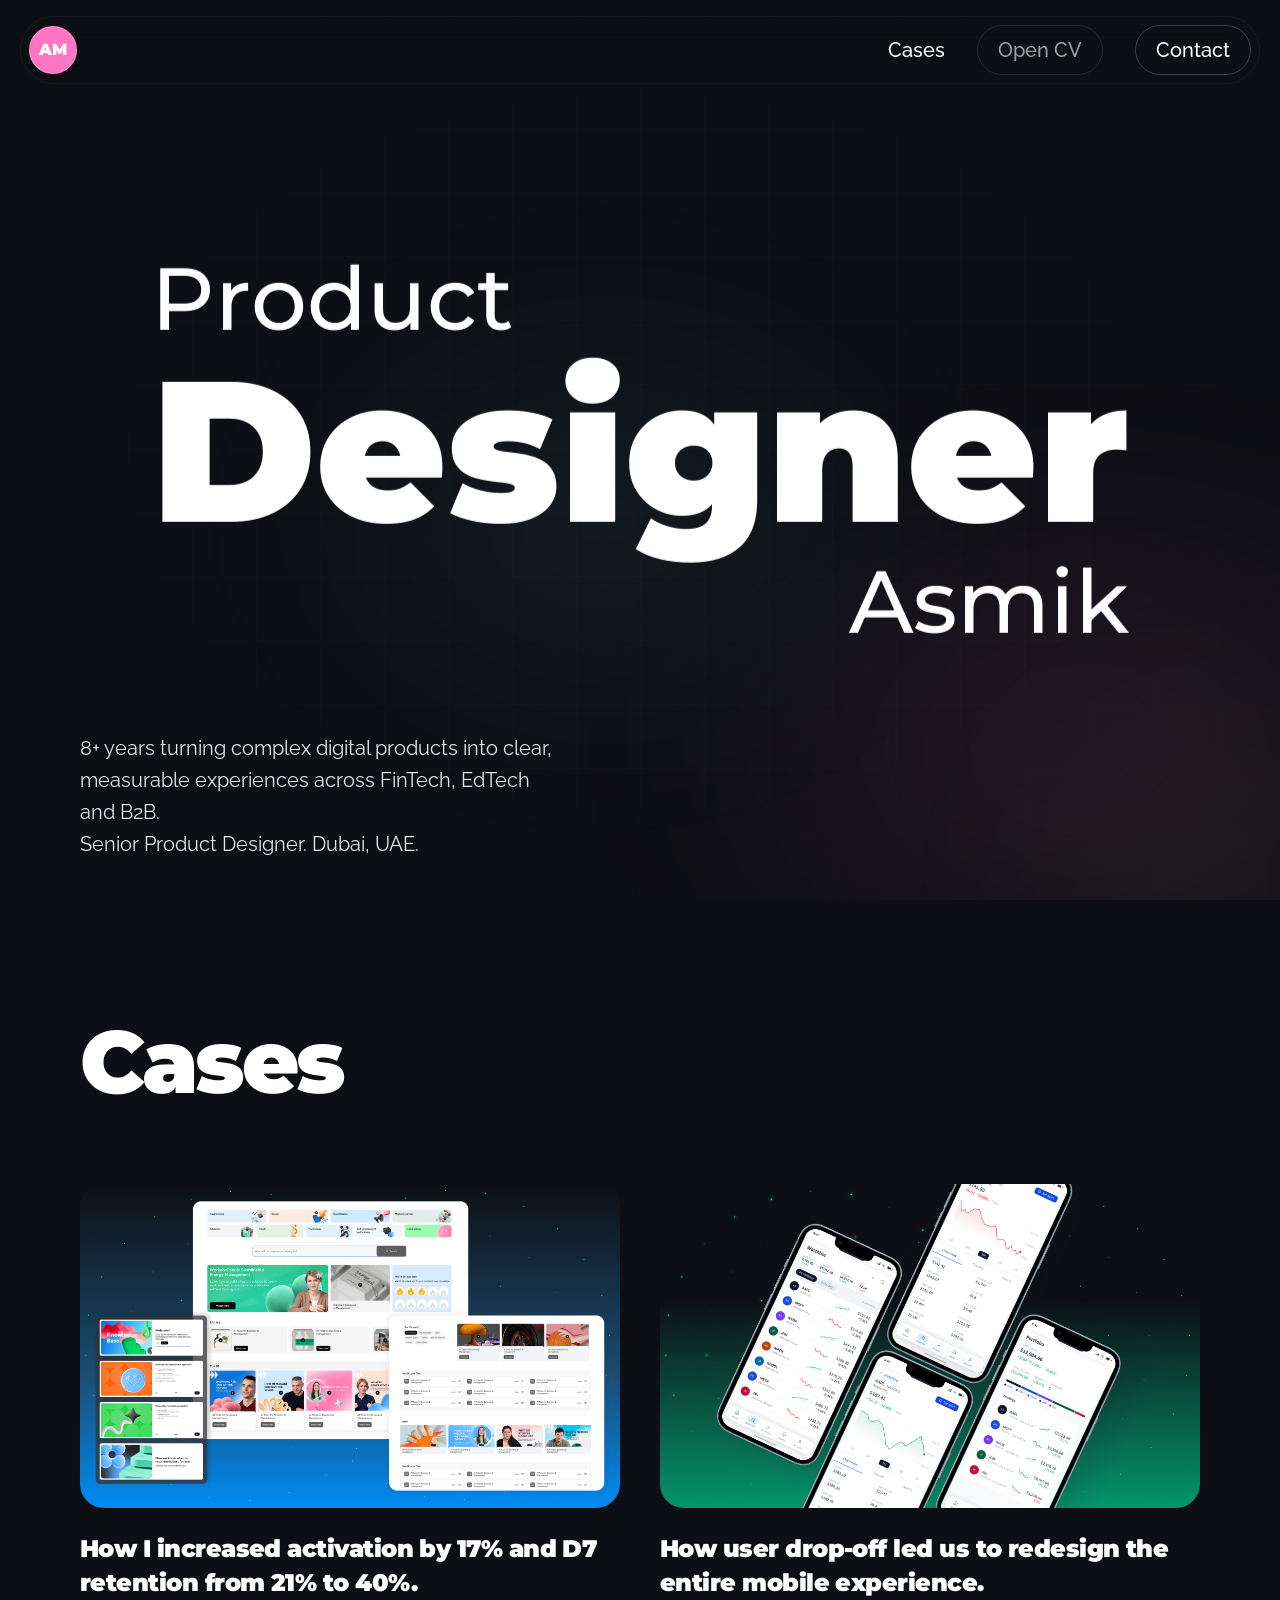
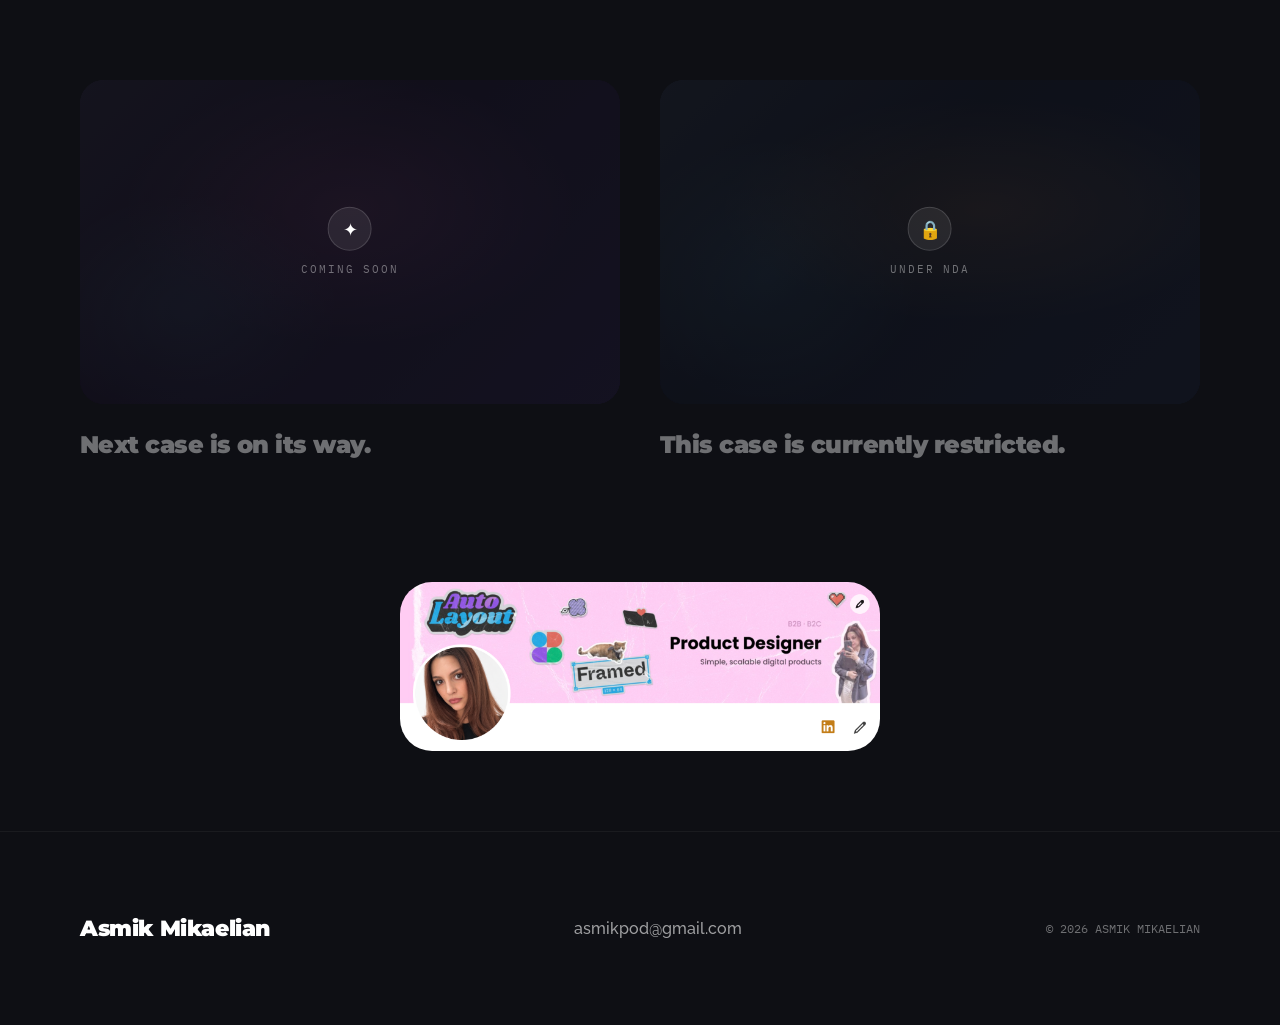
==== commit 3255555a: "LinkedIn banner: half width, centered Co-Authored-By: Claude Sonnet 4.6 <noreply@anthropic.com>" ====
--- a/index.html
+++ b/index.html
@@ -437,6 +437,8 @@
     /* ── LinkedIn Banner ── */
     .linkedin-banner-wrap {
       padding: 0 80px 80px;
+      max-width: 50%;
+      margin: 0 auto;
     }
     .linkedin-banner {
       display: block;
@@ -452,47 +454,9 @@
       transition: transform 700ms cubic-bezier(0.16, 1, 0.3, 1);
     }
     .linkedin-banner:hover img { transform: scale(1.03); }
-    .linkedin-banner__cta {
-      position: absolute;
-      bottom: 28px;
-      right: 32px;
-      display: flex;
-      align-items: center;
-      gap: 10px;
-      background: rgba(10, 102, 194, 0.92);
-      backdrop-filter: blur(8px);
-      -webkit-backdrop-filter: blur(8px);
-      border-radius: 50px;
-      padding: 12px 22px 12px 16px;
-      font-family: 'Raleway', sans-serif;
-      font-weight: 600;
-      font-size: 15px;
-      color: #fff;
-      letter-spacing: 0.02em;
-      transition: transform 400ms cubic-bezier(0.16, 1, 0.3, 1), background 0.25s ease;
-    }
-    .linkedin-banner:hover .linkedin-banner__cta {
-      transform: translateY(-4px);
-      background: rgba(10, 102, 194, 1);
-    }
-    .linkedin-banner__icon {
-      display: flex;
-      align-items: center;
-      justify-content: center;
-      width: 28px;
-      height: 28px;
-      border-radius: 6px;
-      background: #fff;
-      color: #0a66c2;
-      font-family: 'Montserrat', sans-serif;
-      font-weight: 900;
-      font-size: 14px;
-      flex-shrink: 0;
-    }
     @media (max-width: 640px) {
       .linkedin-banner-wrap { padding: 0 20px 60px; }
       .linkedin-banner { border-radius: 20px; }
-      .linkedin-banner__cta { bottom: 16px; right: 16px; font-size: 13px; padding: 10px 16px 10px 12px; }
     }
   </style>
 </head>
@@ -653,12 +617,8 @@
 
   <!-- ── LinkedIn Banner ── -->
   <div class="linkedin-banner-wrap" data-reveal="up">
-    <a href="https://www.linkedin.com/in/asmik-mikaelian-69164b322/" target="_blank" rel="noopener" class="linkedin-banner" aria-label="View Asmik Mikaelian on LinkedIn">
+    <a href="https://www.linkedin.com/in/asmik-mikaelian-69164b322/" target="_blank" rel="noopener" class="linkedin-banner" data-case-card aria-label="View Asmik Mikaelian on LinkedIn">
       <img src="LInkedIN.png" alt="Asmik Mikaelian — LinkedIn Profile" />
-      <span class="linkedin-banner__cta">
-        <span class="linkedin-banner__icon">in</span>
-        Connect on LinkedIn
-      </span>
     </a>
   </div>
 
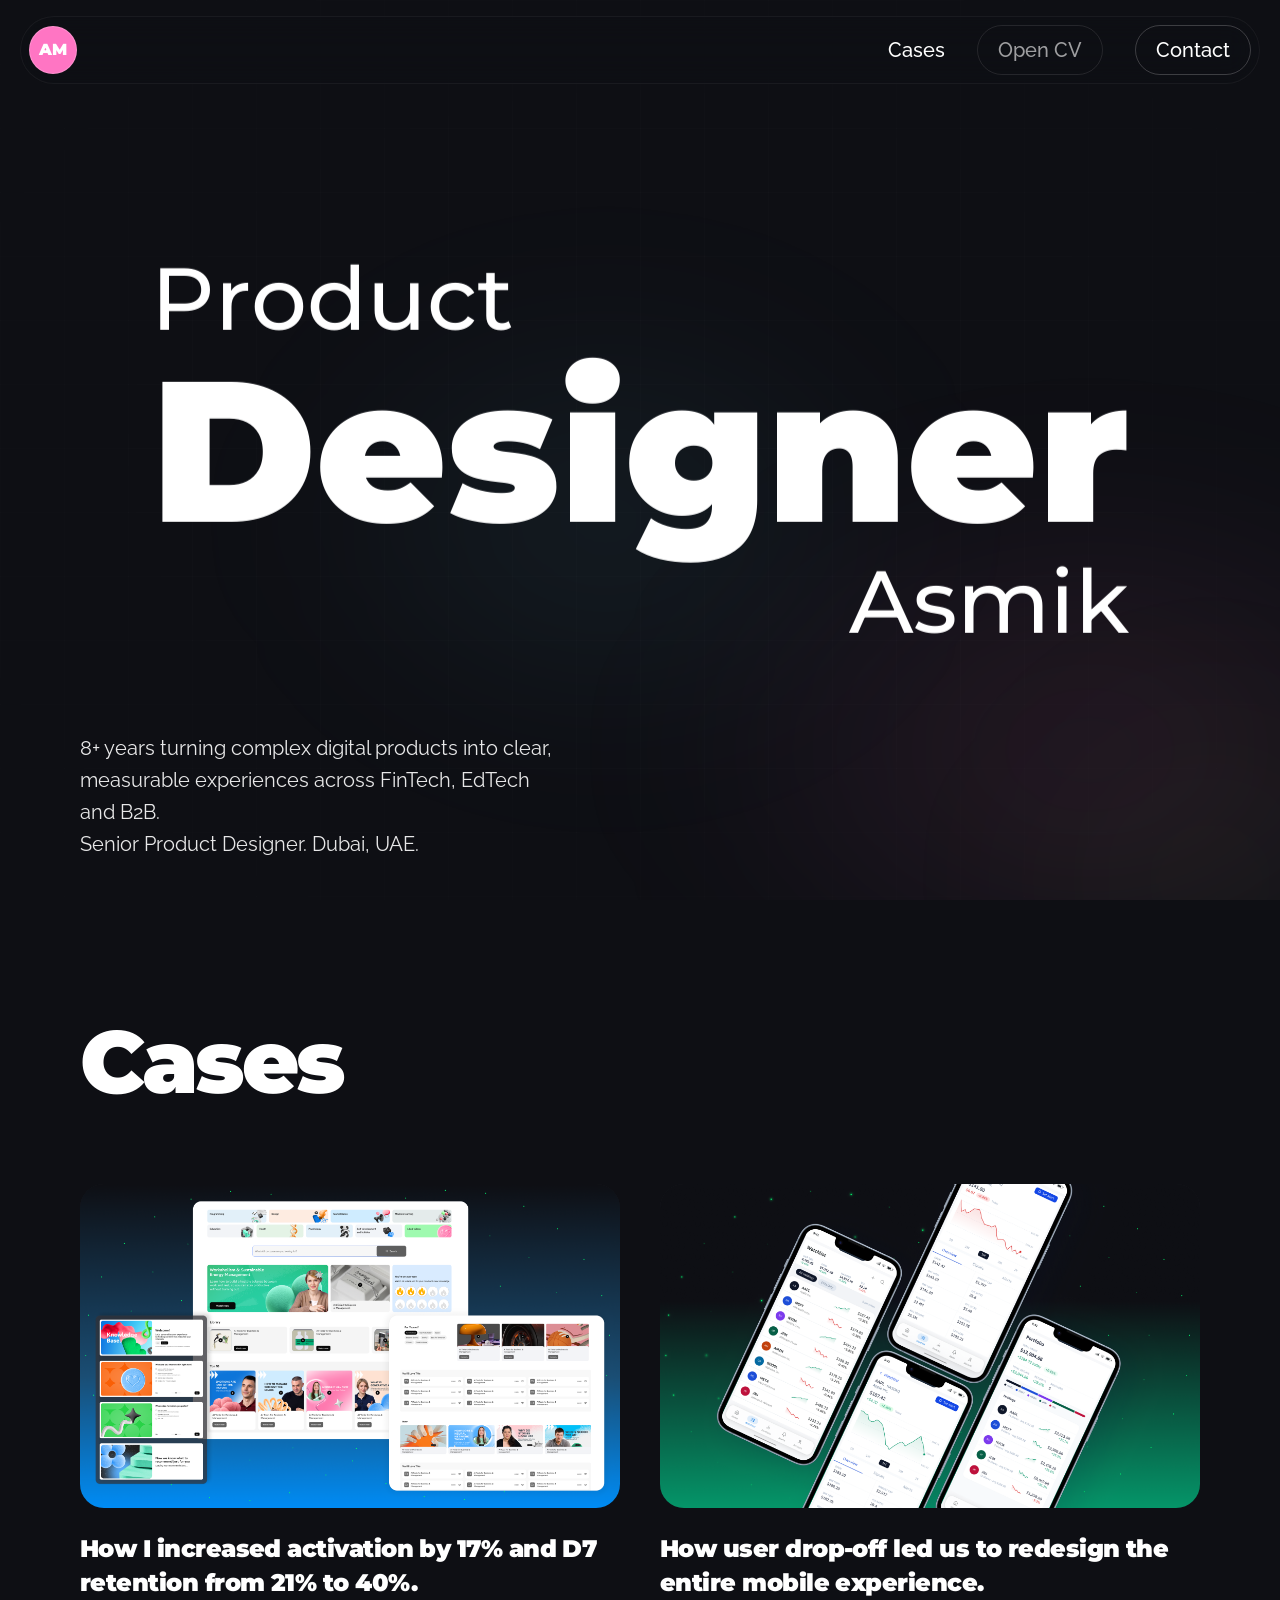
==== commit bea4b05d: "Replace LAMP cover with MainPass_Main.png on index and case hero Co-Authored-By: Claude Sonnet 4.6 <" ====
--- a/index.html
+++ b/index.html
@@ -584,31 +584,25 @@
           </div>
         </a>
 
-        <!-- Case 3 — Coming soon -->
-        <div class="card card--locked" data-reveal="up" data-delay="1">
-          <div class="card__picture card__picture--b2b">
-            <div class="card__lock-badge">
-              <span class="card__lock-icon">✦</span>
-              <span class="card__lock-label">Coming soon</span>
-            </div>
+        <!-- Case 3 — TaxTank -->
+        <a href="case-taxtank.html" class="card" data-case-card data-reveal="up" data-delay="1">
+          <div class="card__picture">
+            <img src="TaxTankCase/dashboard-new-2.png" alt="TaxTank — Dashboard redesign for clarity" loading="lazy">
           </div>
           <div class="card__description">
-            <h3 class="card__title">Next case is on its way.</h3>
-          </div>
-        </div>
-
-        <!-- Case 4 — Blocked / NDA -->
-        <div class="card card--locked" data-reveal="up" data-delay="1">
-          <div class="card__picture card__picture--enterprise">
-            <div class="card__lock-badge">
-              <span class="card__lock-icon">🔒</span>
-              <span class="card__lock-label">Under NDA</span>
-            </div>
+            <h3 class="card__title">How I redesigned a complex tax dashboard so users could finally understand it.</h3>
+          </div>
+        </a>
+
+        <!-- Case 4 — minePASS / LAMP -->
+        <a href="case-lamp.html" class="card" data-case-card data-reveal="up" data-delay="1">
+          <div class="card__picture">
+            <img src="LAMP/MainPass_Main.png" alt="minePASS — Lamp Room management system" loading="lazy">
           </div>
           <div class="card__description">
-            <h3 class="card__title">This case is currently restricted.</h3>
-          </div>
-        </div>
+            <h3 class="card__title">How I designed a two-interface system for underground mine safety operations.</h3>
+          </div>
+        </a>
 
       </div>
     </section>
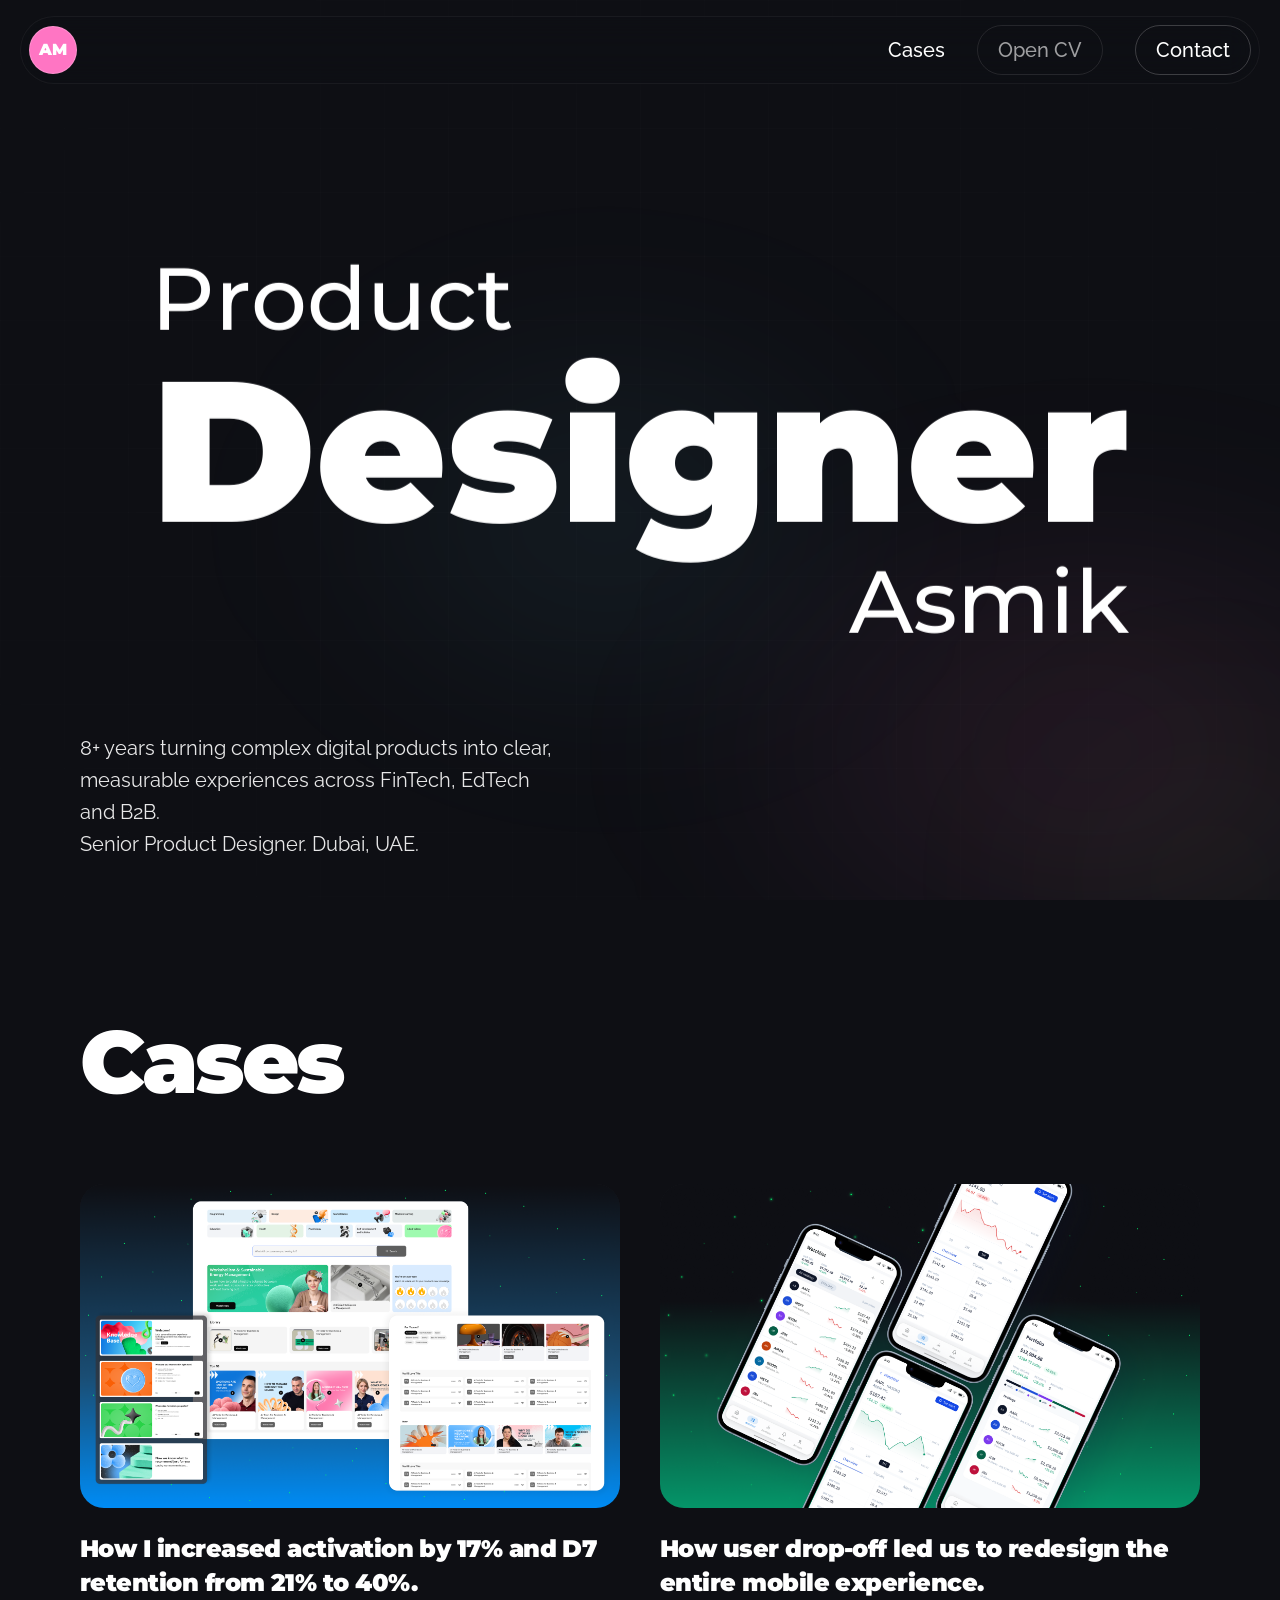
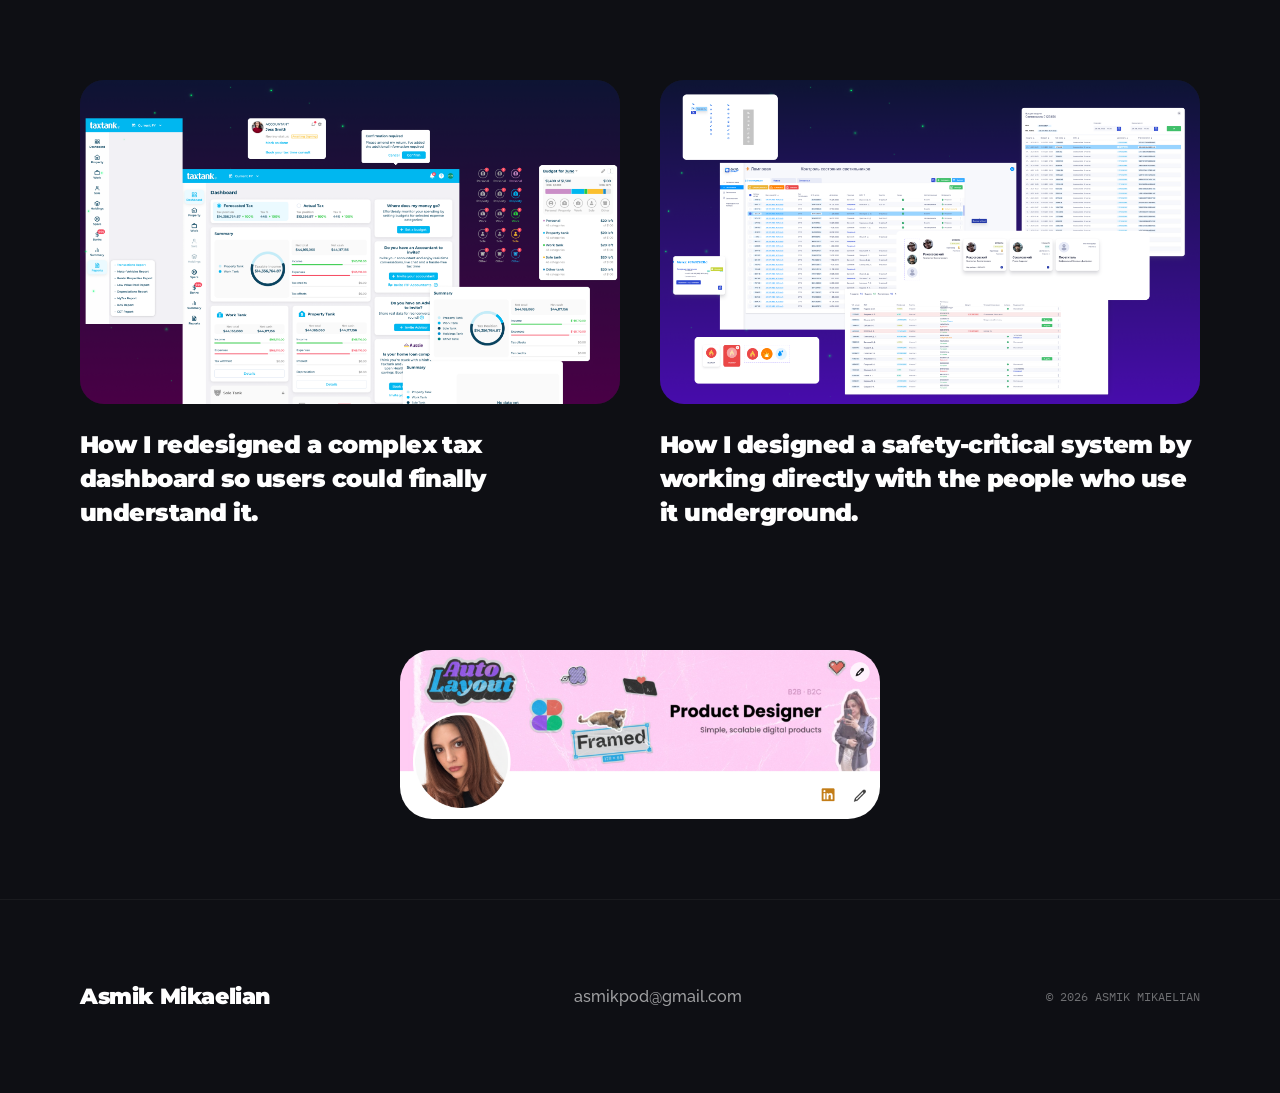
==== commit 10fe75b1: "Use TaxTank_Main.png as cover on index and case Co-Authored-By: Claude Sonnet 4.6 <noreply@anthropic" ====
--- a/index.html
+++ b/index.html
@@ -587,7 +587,7 @@
         <!-- Case 3 — TaxTank -->
         <a href="case-taxtank.html" class="card" data-case-card data-reveal="up" data-delay="1">
           <div class="card__picture">
-            <img src="TaxTankCase/dashboard-new-2.png" alt="TaxTank — Dashboard redesign for clarity" loading="lazy">
+            <img src="TaxTankCase/TaxTank_Main.png" alt="TaxTank — Dashboard redesign for clarity" loading="lazy">
           </div>
           <div class="card__description">
             <h3 class="card__title">How I redesigned a complex tax dashboard so users could finally understand it.</h3>
@@ -600,7 +600,7 @@
             <img src="LAMP/MainPass_Main.png" alt="minePASS — Lamp Room management system" loading="lazy">
           </div>
           <div class="card__description">
-            <h3 class="card__title">How I designed a two-interface system for underground mine safety operations.</h3>
+            <h3 class="card__title">How I designed a safety-critical system by working directly with the people who use it underground.</h3>
           </div>
         </a>
 
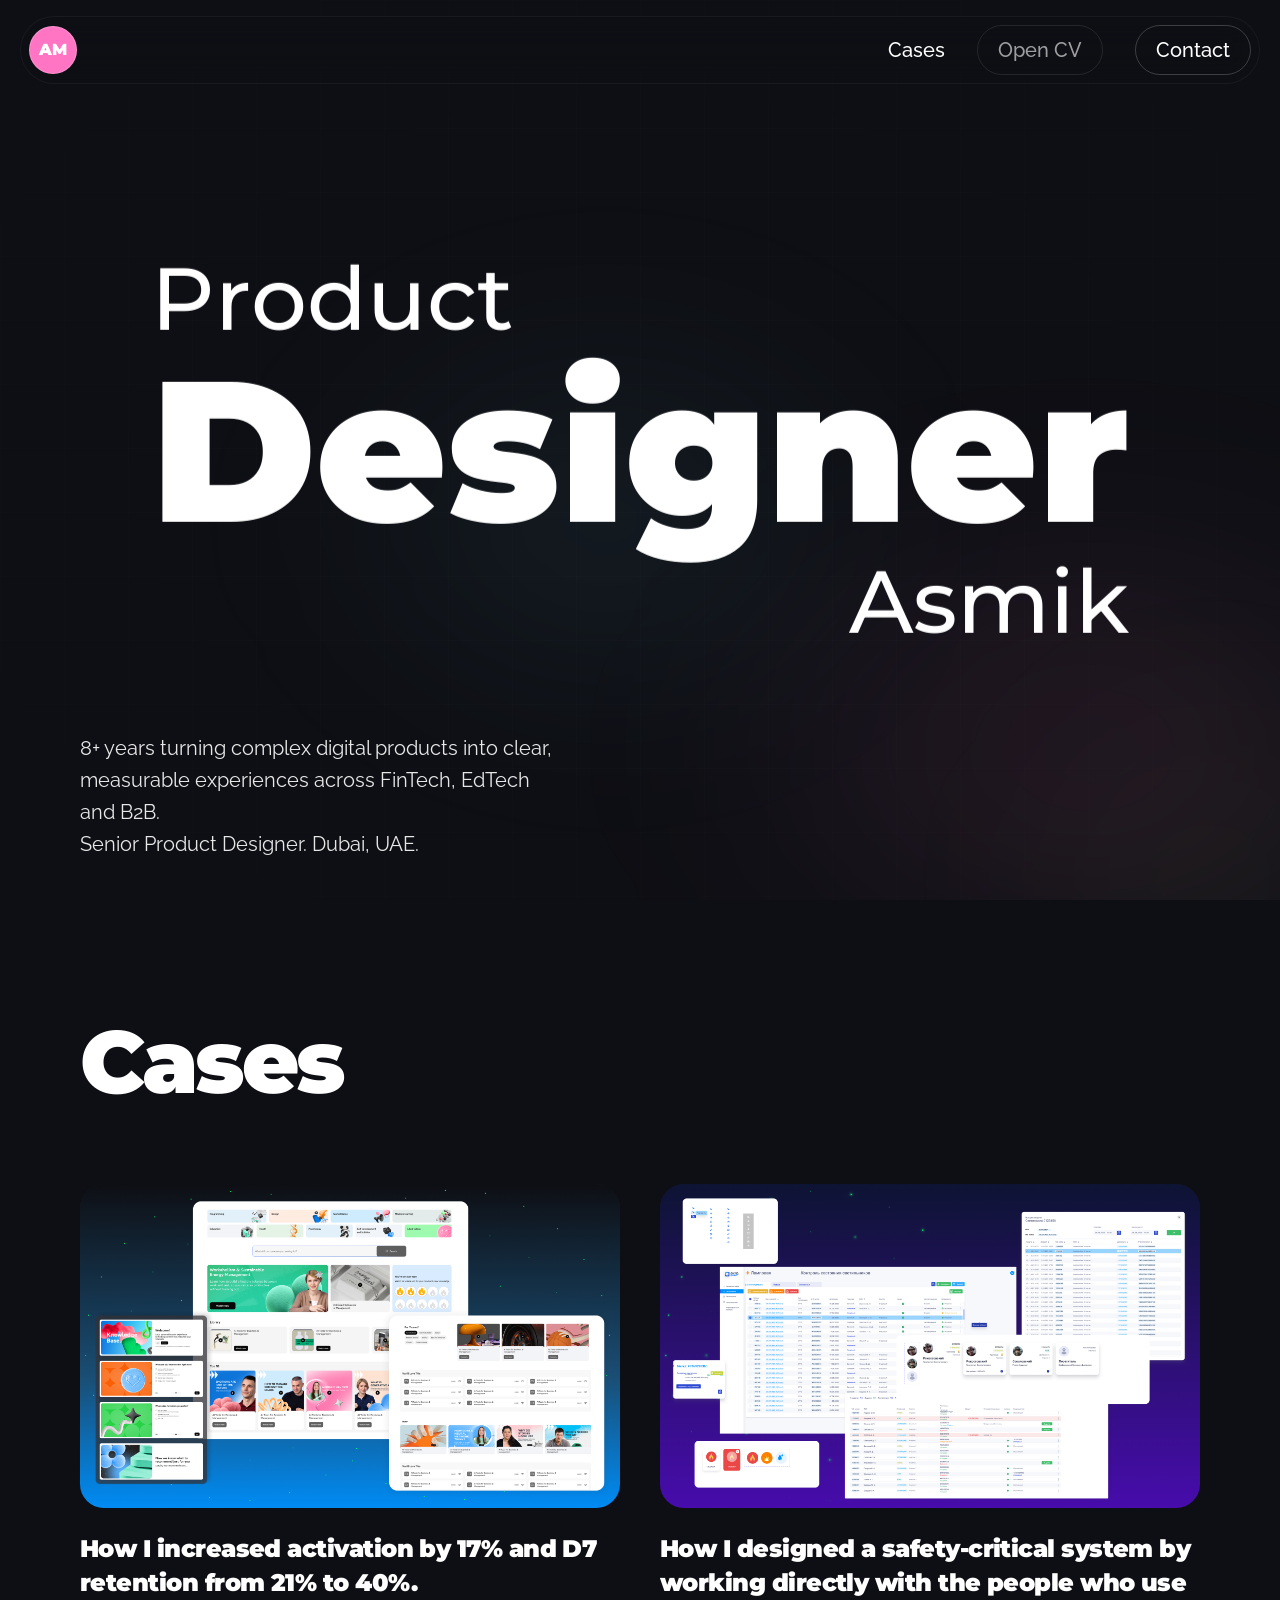
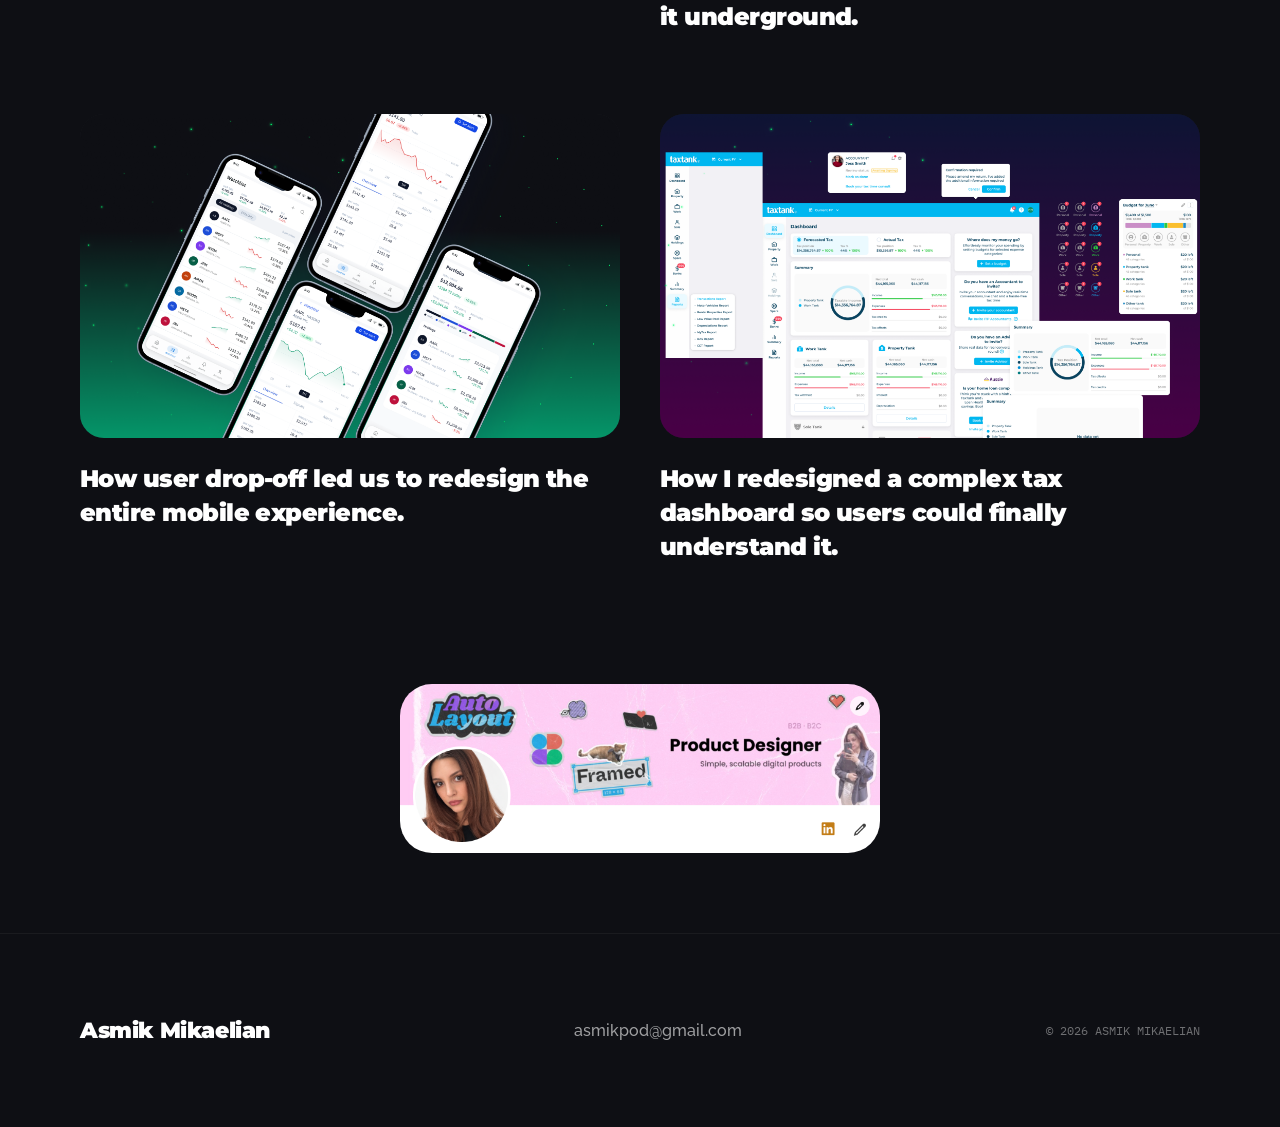
==== commit d2a54cab: "Move LAMP case to position 2 on index page Co-Authored-By: Claude Sonnet 4.6 <noreply@anthropic.com>" ====
--- a/index.html
+++ b/index.html
@@ -574,7 +574,17 @@
           </div>
         </a>
 
-        <!-- Case 2 — Tickeron / Mobile -->
+        <!-- Case 2 — minePASS / LAMP -->
+        <a href="case-lamp.html" class="card" data-case-card data-reveal="up" data-delay="1">
+          <div class="card__picture">
+            <img src="LAMP/MainPass_Main.png" alt="minePASS — Lamp Room management system" loading="lazy">
+          </div>
+          <div class="card__description">
+            <h3 class="card__title">How I designed a safety-critical system by working directly with the people who use it underground.</h3>
+          </div>
+        </a>
+
+        <!-- Case 3 — Tickeron / Mobile -->
         <a href="case-tickron.html" class="card" data-case-card data-reveal="up" data-delay="1">
           <div class="card__picture">
             <img src="MobileApp/Main_Top_Tittle.png" alt="Tickeron — Mobile experience redesign" loading="lazy">
@@ -584,23 +594,13 @@
           </div>
         </a>
 
-        <!-- Case 3 — TaxTank -->
+        <!-- Case 4 — TaxTank -->
         <a href="case-taxtank.html" class="card" data-case-card data-reveal="up" data-delay="1">
           <div class="card__picture">
             <img src="TaxTankCase/TaxTank_Main.png" alt="TaxTank — Dashboard redesign for clarity" loading="lazy">
           </div>
           <div class="card__description">
             <h3 class="card__title">How I redesigned a complex tax dashboard so users could finally understand it.</h3>
-          </div>
-        </a>
-
-        <!-- Case 4 — minePASS / LAMP -->
-        <a href="case-lamp.html" class="card" data-case-card data-reveal="up" data-delay="1">
-          <div class="card__picture">
-            <img src="LAMP/MainPass_Main.png" alt="minePASS — Lamp Room management system" loading="lazy">
-          </div>
-          <div class="card__description">
-            <h3 class="card__title">How I designed a safety-critical system by working directly with the people who use it underground.</h3>
           </div>
         </a>
 
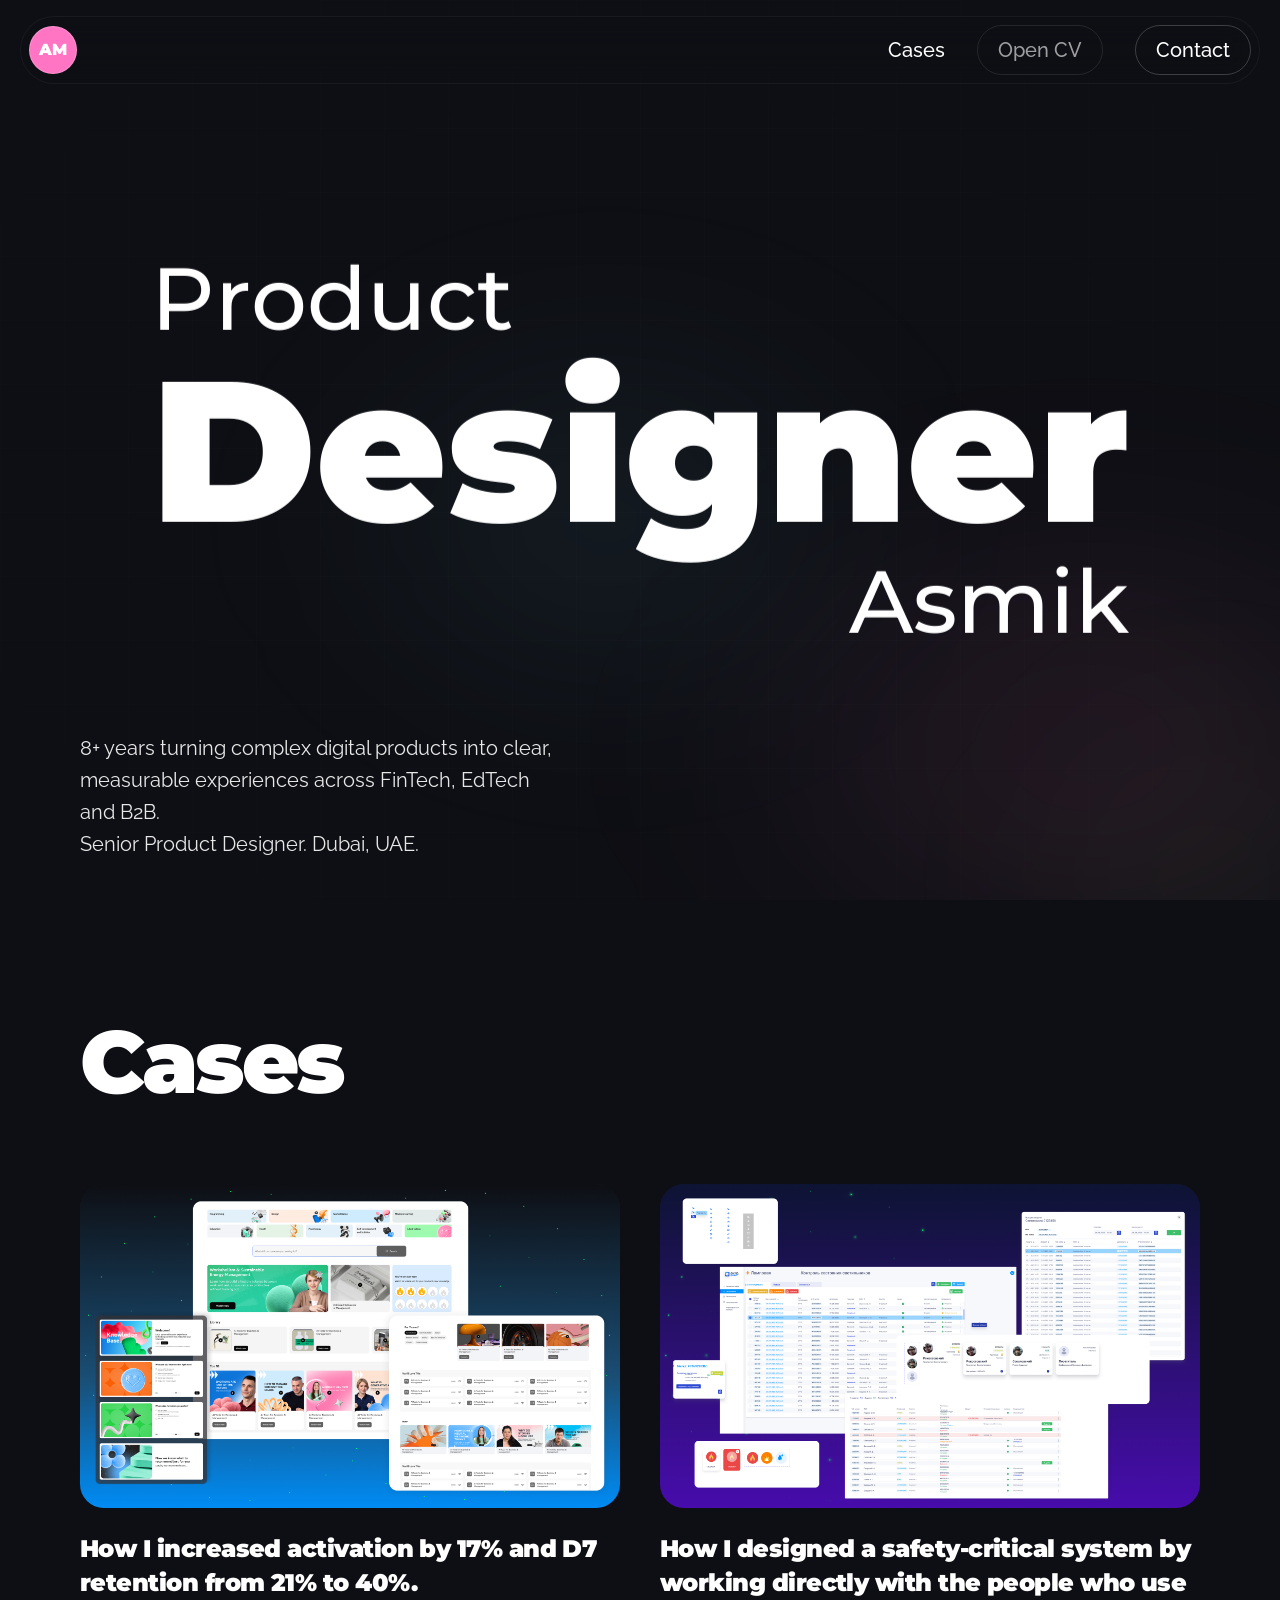
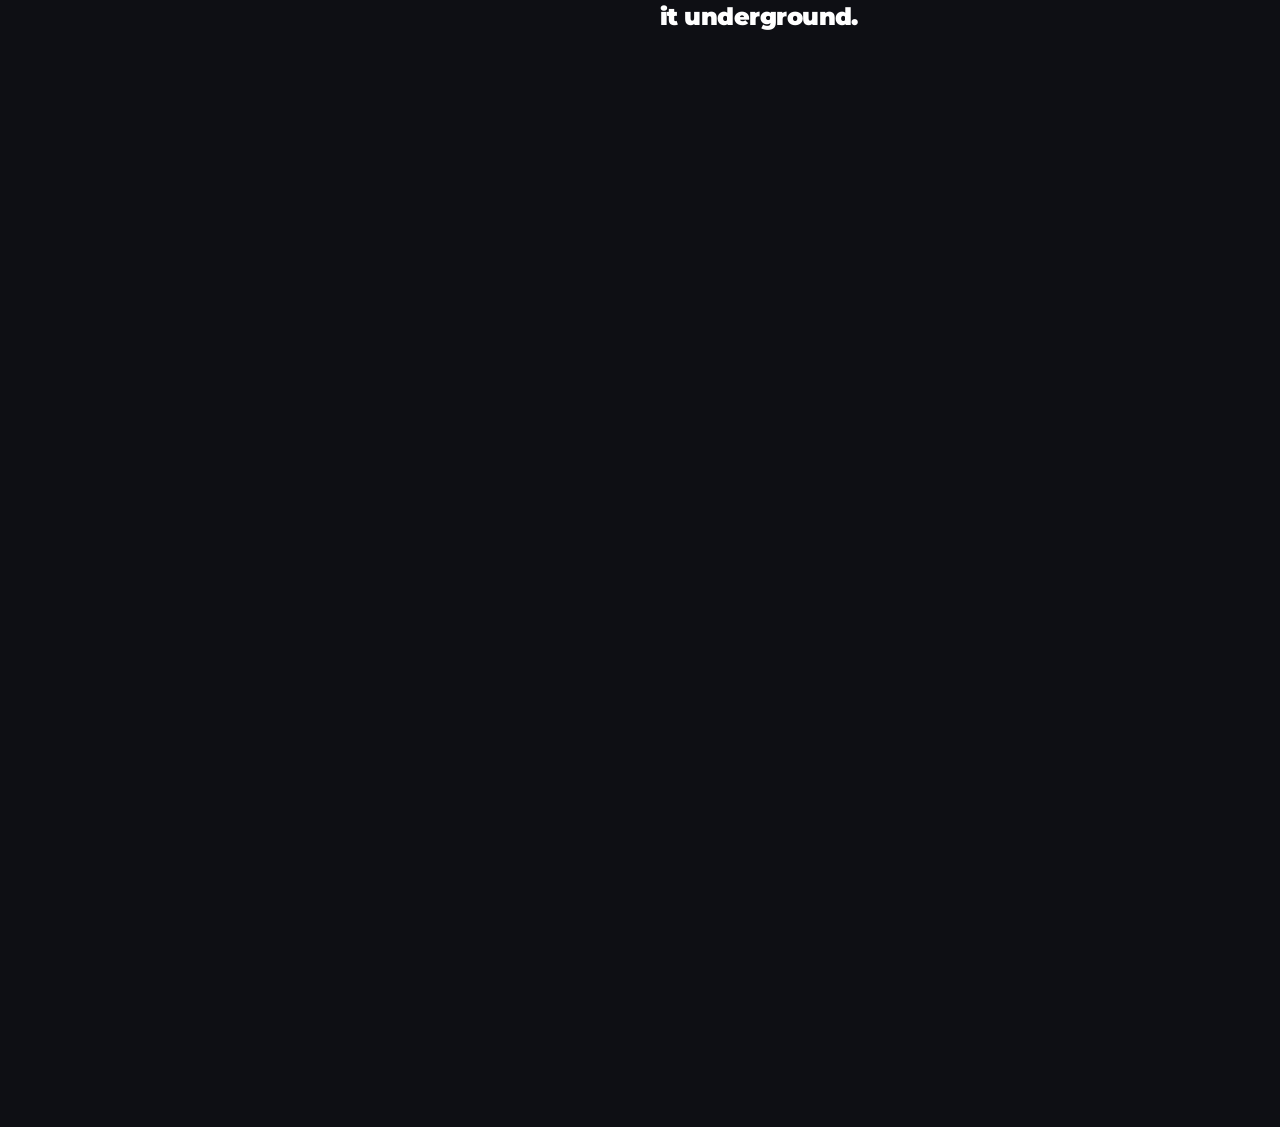
==== commit 763452aa: "Move Tickron to last position (case 4), TaxTank to case 3 Updated index.html card order and all navb" ====
--- a/index.html
+++ b/index.html
@@ -584,23 +584,23 @@
           </div>
         </a>
 
-        <!-- Case 3 — Tickeron / Mobile -->
+        <!-- Case 3 — TaxTank -->
+        <a href="case-taxtank.html" class="card" data-case-card data-reveal="up" data-delay="1">
+          <div class="card__picture">
+            <img src="TaxTankCase/TaxTank_Main.png" alt="TaxTank — Dashboard redesign for clarity" loading="lazy">
+          </div>
+          <div class="card__description">
+            <h3 class="card__title">How I redesigned a complex tax dashboard so users could finally understand it.</h3>
+          </div>
+        </a>
+
+        <!-- Case 4 — Tickeron / Mobile -->
         <a href="case-tickron.html" class="card" data-case-card data-reveal="up" data-delay="1">
           <div class="card__picture">
             <img src="MobileApp/Main_Top_Tittle.png" alt="Tickeron — Mobile experience redesign" loading="lazy">
           </div>
           <div class="card__description">
             <h3 class="card__title">How user drop-off led us to redesign the entire mobile experience.</h3>
-          </div>
-        </a>
-
-        <!-- Case 4 — TaxTank -->
-        <a href="case-taxtank.html" class="card" data-case-card data-reveal="up" data-delay="1">
-          <div class="card__picture">
-            <img src="TaxTankCase/TaxTank_Main.png" alt="TaxTank — Dashboard redesign for clarity" loading="lazy">
-          </div>
-          <div class="card__description">
-            <h3 class="card__title">How I redesigned a complex tax dashboard so users could finally understand it.</h3>
           </div>
         </a>
 
